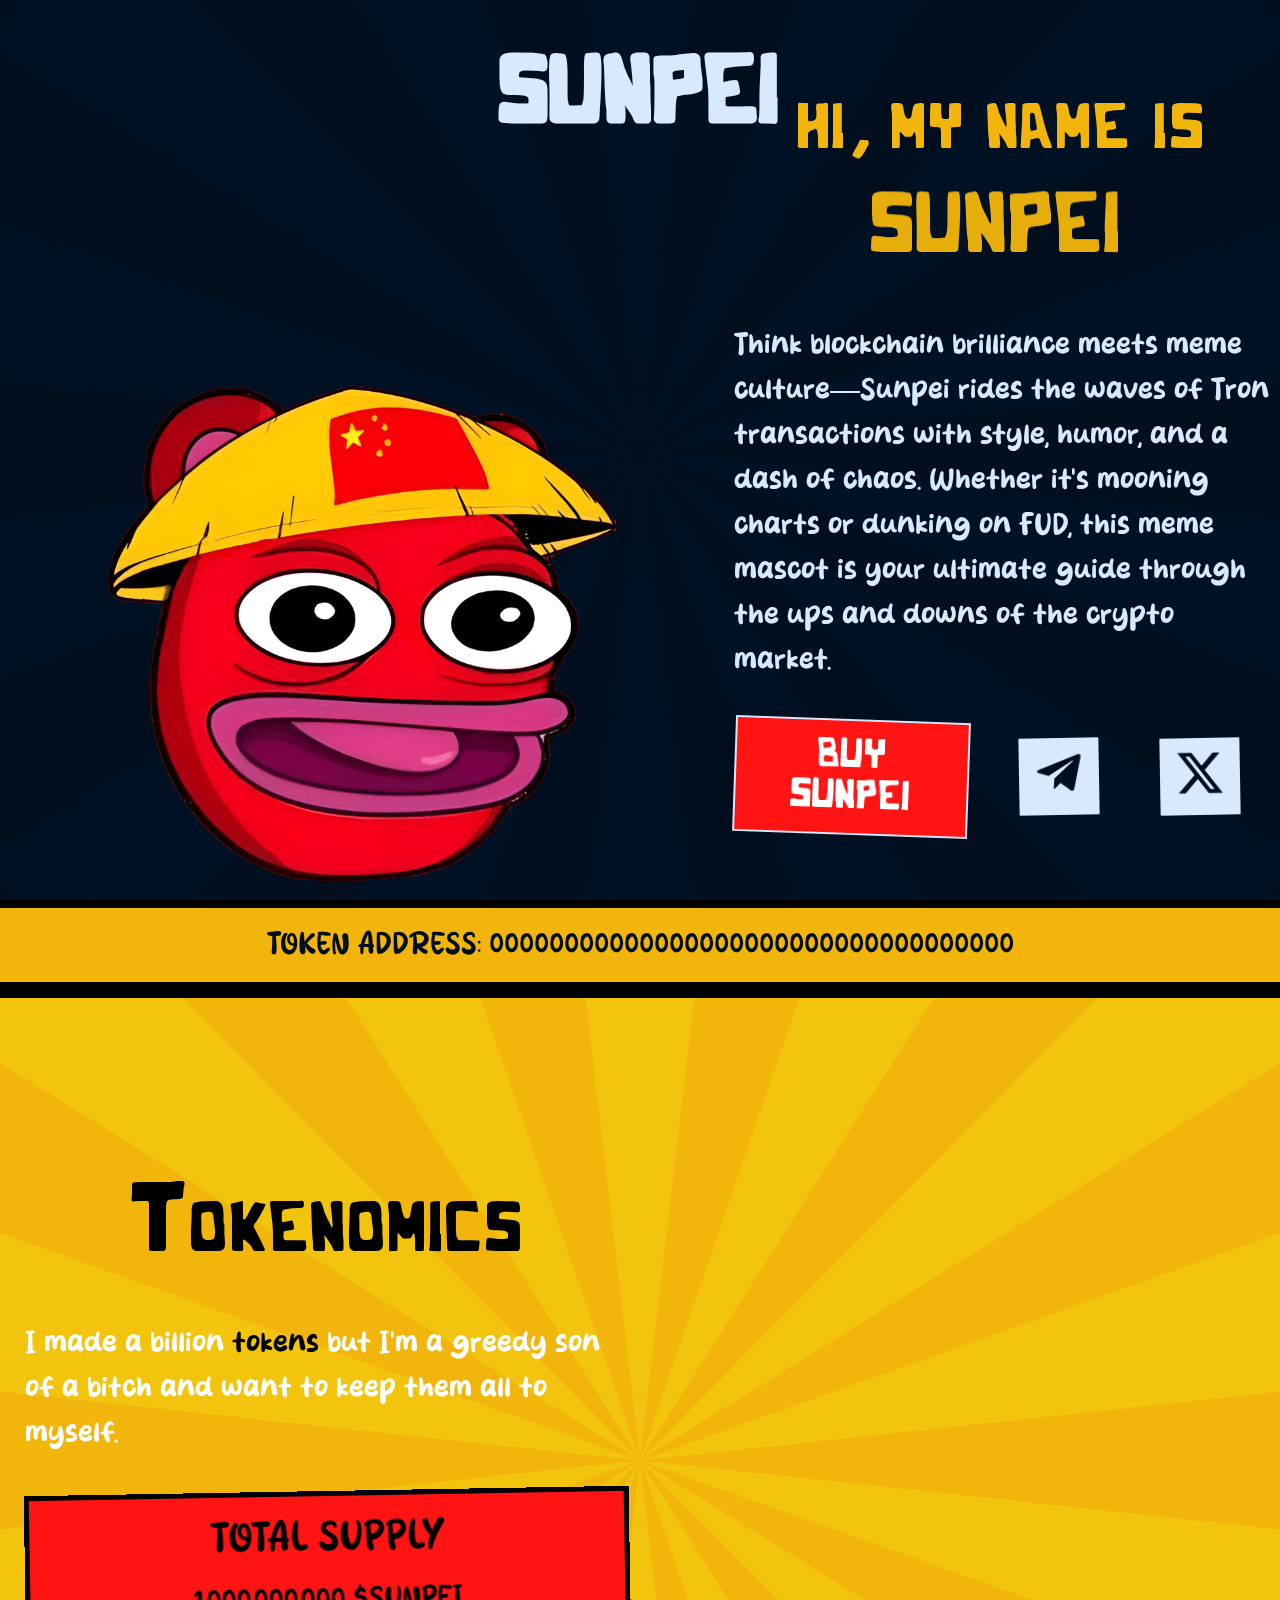
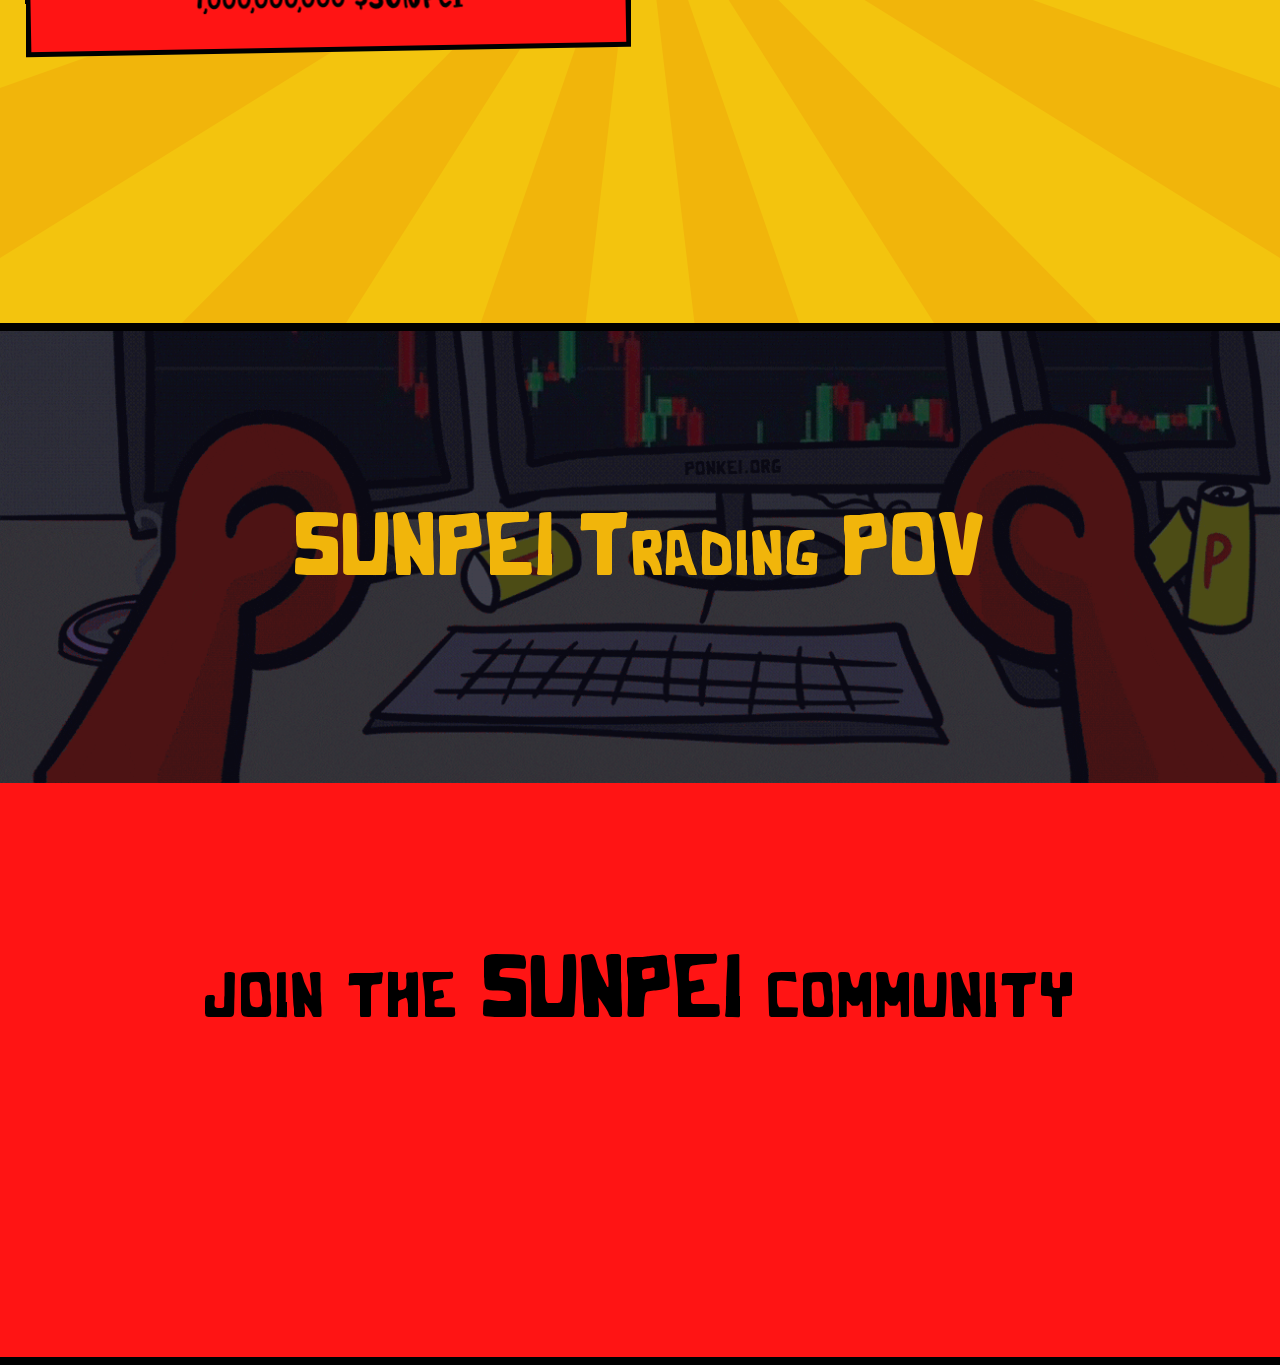
==== index.html @ 3d1c89b6 "Add files via upload" ====
<!doctype html>
<html lang="en-US">

<head>
	<meta charset="UTF-8">
	<meta name="viewport" content="width=device-width, initial-scale=1">
	<link rel="profile" href="https://gmpg.org/xfn/11">
	<title>PONKEI</title>
	<meta name='robots' content='max-image-preview:large' />
	<link rel="alternate" type="application/rss+xml" title="PONKEI &raquo; Feed" href="feed/index.html" />
	<link rel="alternate" type="application/rss+xml" title="PONKEI &raquo; Comments Feed"
		href="comments/feed/index.html" />
	<script>
		window._wpemojiSettings = {
			"baseUrl": "https:\/\/s.w.org\/images\/core\/emoji\/15.0.3\/72x72\/",
			"ext": ".png",
			"svgUrl": "https:\/\/s.w.org\/images\/core\/emoji\/15.0.3\/svg\/",
			"svgExt": ".svg",
			"source": {
				"concatemoji": "https:\/\/www.ponkei.org\/wp-includes\/js\/wp-emoji-release.min.js?ver=6.6.1"
			}
		};
		/*! This file is auto-generated */
		! function (i, n) {
			var o, s, e;

			function c(e) {
				try {
					var t = {
						supportTests: e,
						timestamp: (new Date).valueOf()
					};
					sessionStorage.setItem(o, JSON.stringify(t))
				} catch (e) {}
			}

			function p(e, t, n) {
				e.clearRect(0, 0, e.canvas.width, e.canvas.height), e.fillText(t, 0, 0);
				var t = new Uint32Array(e.getImageData(0, 0, e.canvas.width, e.canvas.height).data),
					r = (e.clearRect(0, 0, e.canvas.width, e.canvas.height), e.fillText(n, 0, 0), new Uint32Array(e
						.getImageData(0, 0, e.canvas.width, e.canvas.height).data));
				return t.every(function (e, t) {
					return e === r[t]
				})
			}

			function u(e, t, n) {
				switch (t) {
					case "flag":
						return n(e, "\ud83c\udff3\ufe0f\u200d\u26a7\ufe0f", "\ud83c\udff3\ufe0f\u200b\u26a7\ufe0f") ? !1 : !n(
							e, "\ud83c\uddfa\ud83c\uddf3", "\ud83c\uddfa\u200b\ud83c\uddf3") && !n(e,
							"\ud83c\udff4\udb40\udc67\udb40\udc62\udb40\udc65\udb40\udc6e\udb40\udc67\udb40\udc7f",
							"\ud83c\udff4\u200b\udb40\udc67\u200b\udb40\udc62\u200b\udb40\udc65\u200b\udb40\udc6e\u200b\udb40\udc67\u200b\udb40\udc7f"
							);
					case "emoji":
						return !n(e, "\ud83d\udc26\u200d\u2b1b", "\ud83d\udc26\u200b\u2b1b")
				}
				return !1
			}

			function f(e, t, n) {
				var r = "undefined" != typeof WorkerGlobalScope && self instanceof WorkerGlobalScope ? new OffscreenCanvas(
						300, 150) : i.createElement("canvas"),
					a = r.getContext("2d", {
						willReadFrequently: !0
					}),
					o = (a.textBaseline = "top", a.font = "600 32px Arial", {});
				return e.forEach(function (e) {
					o[e] = t(a, e, n)
				}), o
			}

			function t(e) {
				var t = i.createElement("script");
				t.src = e, t.defer = !0, i.head.appendChild(t)
			}
			"undefined" != typeof Promise && (o = "wpEmojiSettingsSupports", s = ["flag", "emoji"], n.supports = {
				everything: !0,
				everythingExceptFlag: !0
			}, e = new Promise(function (e) {
				i.addEventListener("DOMContentLoaded", e, {
					once: !0
				})
			}), new Promise(function (t) {
				var n = function () {
					try {
						var e = JSON.parse(sessionStorage.getItem(o));
						if ("object" == typeof e && "number" == typeof e.timestamp && (new Date).valueOf() < e
							.timestamp + 604800 && "object" == typeof e.supportTests) return e.supportTests
					} catch (e) {}
					return null
				}();
				if (!n) {
					if ("undefined" != typeof Worker && "undefined" != typeof OffscreenCanvas && "undefined" !=
						typeof URL && URL.createObjectURL && "undefined" != typeof Blob) try {
						var e = "postMessage(" + f.toString() + "(" + [JSON.stringify(s), u.toString(), p
								.toString()
							].join(",") + "));",
							r = new Blob([e], {
								type: "text/javascript"
							}),
							a = new Worker(URL.createObjectURL(r), {
								name: "wpTestEmojiSupports"
							});
						return void(a.onmessage = function (e) {
							c(n = e.data), a.terminate(), t(n)
						})
					} catch (e) {}
					c(n = f(s, u, p))
				}
				t(n)
			}).then(function (e) {
				for (var t in e) n.supports[t] = e[t], n.supports.everything = n.supports.everything && n
					.supports[t], "flag" !== t && (n.supports.everythingExceptFlag = n.supports
						.everythingExceptFlag && n.supports[t]);
				n.supports.everythingExceptFlag = n.supports.everythingExceptFlag && !n.supports.flag, n
					.DOMReady = !1, n.readyCallback = function () {
						n.DOMReady = !0
					}
			}).then(function () {
				return e
			}).then(function () {
				var e;
				n.supports.everything || (n.readyCallback(), (e = n.source || {}).concatemoji ? t(e.concatemoji) :
					e.wpemoji && e.twemoji && (t(e.twemoji), t(e.wpemoji)))
			}))
		}((window, document), window._wpemojiSettings);
	</script>
	<link rel='stylesheet' id='bdt-uikit-css'
		href='wp-content/plugins/bdthemes-element-pack/assets/css/bdt-uikit.css@ver=3.21.7.css' media='all' />
	<link rel='stylesheet' id='ep-helper-css'
		href='wp-content/plugins/bdthemes-element-pack/assets/css/ep-helper.css@ver=7.12.21.css' media='all' />
	<style id='wp-emoji-styles-inline-css'>
		img.wp-smiley,
		img.emoji {
			display: inline !important;
			border: none !important;
			box-shadow: none !important;
			height: 1em !important;
			width: 1em !important;
			margin: 0 0.07em !important;
			vertical-align: -0.1em !important;
			background: none !important;
			padding: 0 !important;
		}
	</style>
	<style id='classic-theme-styles-inline-css'>
		/*! This file is auto-generated */
		.wp-block-button__link {
			color: #fff;
			background-color: #32373c;
			border-radius: 9999px;
			box-shadow: none;
			text-decoration: none;
			padding: calc(.667em + 2px) calc(1.333em + 2px);
			font-size: 1.125em
		}

		.wp-block-file__button {
			background: #32373c;
			color: #fff;
			text-decoration: none
		}
	</style>
	<style id='global-styles-inline-css'>
		:root {
			--wp--preset--aspect-ratio--square: 1;
			--wp--preset--aspect-ratio--4-3: 4/3;
			--wp--preset--aspect-ratio--3-4: 3/4;
			--wp--preset--aspect-ratio--3-2: 3/2;
			--wp--preset--aspect-ratio--2-3: 2/3;
			--wp--preset--aspect-ratio--16-9: 16/9;
			--wp--preset--aspect-ratio--9-16: 9/16;
			--wp--preset--color--black: #000000;
			--wp--preset--color--cyan-bluish-gray: #abb8c3;
			--wp--preset--color--white: #ffffff;
			--wp--preset--color--pale-pink: #f78da7;
			--wp--preset--color--vivid-red: #cf2e2e;
			--wp--preset--color--luminous-vivid-orange: #ff6900;
			--wp--preset--color--luminous-vivid-amber: #fcb900;
			--wp--preset--color--light-green-cyan: #7bdcb5;
			--wp--preset--color--vivid-green-cyan: #00d084;
			--wp--preset--color--pale-cyan-blue: #8ed1fc;
			--wp--preset--color--vivid-cyan-blue: #0693e3;
			--wp--preset--color--vivid-purple: #9b51e0;
			--wp--preset--gradient--vivid-cyan-blue-to-vivid-purple: linear-gradient(135deg, rgba(6, 147, 227, 1) 0%, rgb(155, 81, 224) 100%);
			--wp--preset--gradient--light-green-cyan-to-vivid-green-cyan: linear-gradient(135deg, rgb(122, 220, 180) 0%, rgb(0, 208, 130) 100%);
			--wp--preset--gradient--luminous-vivid-amber-to-luminous-vivid-orange: linear-gradient(135deg, rgba(252, 185, 0, 1) 0%, rgba(255, 105, 0, 1) 100%);
			--wp--preset--gradient--luminous-vivid-orange-to-vivid-red: linear-gradient(135deg, rgba(255, 105, 0, 1) 0%, rgb(207, 46, 46) 100%);
			--wp--preset--gradient--very-light-gray-to-cyan-bluish-gray: linear-gradient(135deg, rgb(238, 238, 238) 0%, rgb(169, 184, 195) 100%);
			--wp--preset--gradient--cool-to-warm-spectrum: linear-gradient(135deg, rgb(74, 234, 220) 0%, rgb(151, 120, 209) 20%, rgb(207, 42, 186) 40%, rgb(238, 44, 130) 60%, rgb(251, 105, 98) 80%, rgb(254, 248, 76) 100%);
			--wp--preset--gradient--blush-light-purple: linear-gradient(135deg, rgb(255, 206, 236) 0%, rgb(152, 150, 240) 100%);
			--wp--preset--gradient--blush-bordeaux: linear-gradient(135deg, rgb(254, 205, 165) 0%, rgb(254, 45, 45) 50%, rgb(107, 0, 62) 100%);
			--wp--preset--gradient--luminous-dusk: linear-gradient(135deg, rgb(255, 203, 112) 0%, rgb(199, 81, 192) 50%, rgb(65, 88, 208) 100%);
			--wp--preset--gradient--pale-ocean: linear-gradient(135deg, rgb(255, 245, 203) 0%, rgb(182, 227, 212) 50%, rgb(51, 167, 181) 100%);
			--wp--preset--gradient--electric-grass: linear-gradient(135deg, rgb(202, 248, 128) 0%, rgb(113, 206, 126) 100%);
			--wp--preset--gradient--midnight: linear-gradient(135deg, rgb(2, 3, 129) 0%, rgb(40, 116, 252) 100%);
			--wp--preset--font-size--small: 13px;
			--wp--preset--font-size--medium: 20px;
			--wp--preset--font-size--large: 36px;
			--wp--preset--font-size--x-large: 42px;
			--wp--preset--spacing--20: 0.44rem;
			--wp--preset--spacing--30: 0.67rem;
			--wp--preset--spacing--40: 1rem;
			--wp--preset--spacing--50: 1.5rem;
			--wp--preset--spacing--60: 2.25rem;
			--wp--preset--spacing--70: 3.38rem;
			--wp--preset--spacing--80: 5.06rem;
			--wp--preset--shadow--natural: 6px 6px 9px rgba(0, 0, 0, 0.2);
			--wp--preset--shadow--deep: 12px 12px 50px rgba(0, 0, 0, 0.4);
			--wp--preset--shadow--sharp: 6px 6px 0px rgba(0, 0, 0, 0.2);
			--wp--preset--shadow--outlined: 6px 6px 0px -3px rgba(255, 255, 255, 1), 6px 6px rgba(0, 0, 0, 1);
			--wp--preset--shadow--crisp: 6px 6px 0px rgba(0, 0, 0, 1);
		}

		:where(.is-layout-flex) {
			gap: 0.5em;
		}

		:where(.is-layout-grid) {
			gap: 0.5em;
		}

		body .is-layout-flex {
			display: flex;
		}

		.is-layout-flex {
			flex-wrap: wrap;
			align-items: center;
		}

		.is-layout-flex> :is(*, div) {
			margin: 0;
		}

		body .is-layout-grid {
			display: grid;
		}

		.is-layout-grid> :is(*, div) {
			margin: 0;
		}

		:where(.wp-block-columns.is-layout-flex) {
			gap: 2em;
		}

		:where(.wp-block-columns.is-layout-grid) {
			gap: 2em;
		}

		:where(.wp-block-post-template.is-layout-flex) {
			gap: 1.25em;
		}

		:where(.wp-block-post-template.is-layout-grid) {
			gap: 1.25em;
		}

		.has-black-color {
			color: var(--wp--preset--color--black) !important;
		}

		.has-cyan-bluish-gray-color {
			color: var(--wp--preset--color--cyan-bluish-gray) !important;
		}

		.has-white-color {
			color: var(--wp--preset--color--white) !important;
		}

		.has-pale-pink-color {
			color: var(--wp--preset--color--pale-pink) !important;
		}

		.has-vivid-red-color {
			color: var(--wp--preset--color--vivid-red) !important;
		}

		.has-luminous-vivid-orange-color {
			color: var(--wp--preset--color--luminous-vivid-orange) !important;
		}

		.has-luminous-vivid-amber-color {
			color: var(--wp--preset--color--luminous-vivid-amber) !important;
		}

		.has-light-green-cyan-color {
			color: var(--wp--preset--color--light-green-cyan) !important;
		}

		.has-vivid-green-cyan-color {
			color: var(--wp--preset--color--vivid-green-cyan) !important;
		}

		.has-pale-cyan-blue-color {
			color: var(--wp--preset--color--pale-cyan-blue) !important;
		}

		.has-vivid-cyan-blue-color {
			color: var(--wp--preset--color--vivid-cyan-blue) !important;
		}

		.has-vivid-purple-color {
			color: var(--wp--preset--color--vivid-purple) !important;
		}

		.has-black-background-color {
			background-color: var(--wp--preset--color--black) !important;
		}

		.has-cyan-bluish-gray-background-color {
			background-color: var(--wp--preset--color--cyan-bluish-gray) !important;
		}

		.has-white-background-color {
			background-color: var(--wp--preset--color--white) !important;
		}

		.has-pale-pink-background-color {
			background-color: var(--wp--preset--color--pale-pink) !important;
		}

		.has-vivid-red-background-color {
			background-color: var(--wp--preset--color--vivid-red) !important;
		}

		.has-luminous-vivid-orange-background-color {
			background-color: var(--wp--preset--color--luminous-vivid-orange) !important;
		}

		.has-luminous-vivid-amber-background-color {
			background-color: var(--wp--preset--color--luminous-vivid-amber) !important;
		}

		.has-light-green-cyan-background-color {
			background-color: var(--wp--preset--color--light-green-cyan) !important;
		}

		.has-vivid-green-cyan-background-color {
			background-color: var(--wp--preset--color--vivid-green-cyan) !important;
		}

		.has-pale-cyan-blue-background-color {
			background-color: var(--wp--preset--color--pale-cyan-blue) !important;
		}

		.has-vivid-cyan-blue-background-color {
			background-color: var(--wp--preset--color--vivid-cyan-blue) !important;
		}

		.has-vivid-purple-background-color {
			background-color: var(--wp--preset--color--vivid-purple) !important;
		}

		.has-black-border-color {
			border-color: var(--wp--preset--color--black) !important;
		}

		.has-cyan-bluish-gray-border-color {
			border-color: var(--wp--preset--color--cyan-bluish-gray) !important;
		}

		.has-white-border-color {
			border-color: var(--wp--preset--color--white) !important;
		}

		.has-pale-pink-border-color {
			border-color: var(--wp--preset--color--pale-pink) !important;
		}

		.has-vivid-red-border-color {
			border-color: var(--wp--preset--color--vivid-red) !important;
		}

		.has-luminous-vivid-orange-border-color {
			border-color: var(--wp--preset--color--luminous-vivid-orange) !important;
		}

		.has-luminous-vivid-amber-border-color {
			border-color: var(--wp--preset--color--luminous-vivid-amber) !important;
		}

		.has-light-green-cyan-border-color {
			border-color: var(--wp--preset--color--light-green-cyan) !important;
		}

		.has-vivid-green-cyan-border-color {
			border-color: var(--wp--preset--color--vivid-green-cyan) !important;
		}

		.has-pale-cyan-blue-border-color {
			border-color: var(--wp--preset--color--pale-cyan-blue) !important;
		}

		.has-vivid-cyan-blue-border-color {
			border-color: var(--wp--preset--color--vivid-cyan-blue) !important;
		}

		.has-vivid-purple-border-color {
			border-color: var(--wp--preset--color--vivid-purple) !important;
		}

		.has-vivid-cyan-blue-to-vivid-purple-gradient-background {
			background: var(--wp--preset--gradient--vivid-cyan-blue-to-vivid-purple) !important;
		}

		.has-light-green-cyan-to-vivid-green-cyan-gradient-background {
			background: var(--wp--preset--gradient--light-green-cyan-to-vivid-green-cyan) !important;
		}

		.has-luminous-vivid-amber-to-luminous-vivid-orange-gradient-background {
			background: var(--wp--preset--gradient--luminous-vivid-amber-to-luminous-vivid-orange) !important;
		}

		.has-luminous-vivid-orange-to-vivid-red-gradient-background {
			background: var(--wp--preset--gradient--luminous-vivid-orange-to-vivid-red) !important;
		}

		.has-very-light-gray-to-cyan-bluish-gray-gradient-background {
			background: var(--wp--preset--gradient--very-light-gray-to-cyan-bluish-gray) !important;
		}

		.has-cool-to-warm-spectrum-gradient-background {
			background: var(--wp--preset--gradient--cool-to-warm-spectrum) !important;
		}

		.has-blush-light-purple-gradient-background {
			background: var(--wp--preset--gradient--blush-light-purple) !important;
		}

		.has-blush-bordeaux-gradient-background {
			background: var(--wp--preset--gradient--blush-bordeaux) !important;
		}

		.has-luminous-dusk-gradient-background {
			background: var(--wp--preset--gradient--luminous-dusk) !important;
		}

		.has-pale-ocean-gradient-background {
			background: var(--wp--preset--gradient--pale-ocean) !important;
		}

		.has-electric-grass-gradient-background {
			background: var(--wp--preset--gradient--electric-grass) !important;
		}

		.has-midnight-gradient-background {
			background: var(--wp--preset--gradient--midnight) !important;
		}

		.has-small-font-size {
			font-size: var(--wp--preset--font-size--small) !important;
		}

		.has-medium-font-size {
			font-size: var(--wp--preset--font-size--medium) !important;
		}

		.has-large-font-size {
			font-size: var(--wp--preset--font-size--large) !important;
		}

		.has-x-large-font-size {
			font-size: var(--wp--preset--font-size--x-large) !important;
		}

		:where(.wp-block-post-template.is-layout-flex) {
			gap: 1.25em;
		}

		:where(.wp-block-post-template.is-layout-grid) {
			gap: 1.25em;
		}

		:where(.wp-block-columns.is-layout-flex) {
			gap: 2em;
		}

		:where(.wp-block-columns.is-layout-grid) {
			gap: 2em;
		}

		:root :where(.wp-block-pullquote) {
			font-size: 1.5em;
			line-height: 1.6;
		}
	</style>
	<link rel='stylesheet' id='hello-elementor-css' href='wp-content/themes/hello-elementor/style.min.css@ver=3.1.0.css'
		media='all' />
	<link rel='stylesheet' id='hello-elementor-theme-style-css'
		href='wp-content/themes/hello-elementor/theme.min.css@ver=3.1.0.css' media='all' />
	<link rel='stylesheet' id='hello-elementor-header-footer-css'
		href='wp-content/themes/hello-elementor/header-footer.min.css@ver=3.1.0.css' media='all' />
	<link rel='stylesheet' id='elementor-frontend-css'
		href='wp-content/plugins/elementor/assets/css/frontend-lite.min.css@ver=3.23.2.css' media='all' />
	<link rel='stylesheet' id='elementor-post-9-css'
		href='wp-content/uploads/elementor/css/post-9.css@ver=1723661987.css' media='all' />
	<link rel='stylesheet' id='swiper-css'
		href='wp-content/plugins/elementor/assets/lib/swiper/v8/css/swiper.min.css@ver=8.4.5.css' media='all' />
	<link rel='stylesheet' id='elementor-pro-css'
		href='wp-content/plugins/elementor-pro/assets/css/frontend-lite.min.css@ver=3.23.0.css' media='all' />
	<link rel='stylesheet' id='elementor-global-css'
		href='wp-content/uploads/elementor/css/global.css@ver=1723661989.css' media='all' />
	<link rel='stylesheet' id='elementor-post-10-css'
		href='wp-content/uploads/elementor/css/post-10.css@ver=1723662084.css' media='all' />
	<link rel='stylesheet' id='elementor-post-150-css'
		href='wp-content/uploads/elementor/css/post-150.css@ver=1723661989.css' media='all' />
	<link rel='stylesheet' id='elementor-post-155-css'
		href='wp-content/uploads/elementor/css/post-155.css@ver=1723661989.css' media='all' />
	<link rel='stylesheet' id='google-fonts-1-css'
		href='https://fonts.googleapis.com/css?family=Roboto%3A100%2C100italic%2C200%2C200italic%2C300%2C300italic%2C400%2C400italic%2C500%2C500italic%2C600%2C600italic%2C700%2C700italic%2C800%2C800italic%2C900%2C900italic%7CRoboto+Slab%3A100%2C100italic%2C200%2C200italic%2C300%2C300italic%2C400%2C400italic%2C500%2C500italic%2C600%2C600italic%2C700%2C700italic%2C800%2C800italic%2C900%2C900italic&#038;display=swap&#038;ver=6.6.1'
		media='all' />
	<link rel="preconnect" href="https://fonts.gstatic.com/" crossorigin>
	<link rel="https://api.w.org/" href="wp-json/index.html" />
	<link rel="alternate" title="JSON" type="application/json" href="wp-json/wp/v2/pages/10" />
	<link rel="EditURI" type="application/rsd+xml" title="RSD" href="xmlrpc.php@rsd" />
	<meta name="generator" content="WordPress 6.6.1" />
	<link rel="canonical" href="index.html" />
	<link rel='shortlink' href='index.html' />
	<link rel="alternate" title="oEmbed (JSON)" type="application/json+oembed"
		href="wp-json/oembed/1.0/embed@url=https%253A%252F%252Fwww.ponkei.org%252F" />
	<link rel="alternate" title="oEmbed (XML)" type="text/xml+oembed"
		href="wp-json/oembed/1.0/embed@url=https%253A%252F%252Fwww.ponkei.org%252F&amp;format=xml" />
	<meta name="generator"
		content="Elementor 3.23.2; features: e_optimized_css_loading, e_font_icon_svg, additional_custom_breakpoints, e_optimized_control_loading, e_lazyload, e_element_cache; settings: css_print_method-external, google_font-enabled, font_display-swap">
	<style>
		.e-con.e-parent:nth-of-type(n+4):not(.e-lazyloaded):not(.e-no-lazyload),
		.e-con.e-parent:nth-of-type(n+4):not(.e-lazyloaded):not(.e-no-lazyload) * {
			background-image: none !important;
		}

		@media screen and (max-height: 1024px) {

			.e-con.e-parent:nth-of-type(n+3):not(.e-lazyloaded):not(.e-no-lazyload),
			.e-con.e-parent:nth-of-type(n+3):not(.e-lazyloaded):not(.e-no-lazyload) * {
				background-image: none !important;
			}
		}

		@media screen and (max-height: 640px) {

			.e-con.e-parent:nth-of-type(n+2):not(.e-lazyloaded):not(.e-no-lazyload),
			.e-con.e-parent:nth-of-type(n+2):not(.e-lazyloaded):not(.e-no-lazyload) * {
				background-image: none !important;
			}
		}
	</style>
	<link rel="icon" href="wp-content/uploads/2024/07/cropped-Favicon-32x32.png" sizes="32x32" />
	<link rel="icon" href="wp-content/uploads/2024/07/cropped-Favicon-192x192.png" sizes="192x192" />
	<link rel="apple-touch-icon" href="wp-content/uploads/2024/07/cropped-Favicon-180x180.png" />
	<meta name="msapplication-TileImage"
		content="https://www.ponkei.org/wp-content/uploads/2024/07/cropped-Favicon-270x270.png" />
	<style id="wp-custom-css">
		::selection {
			background-color: #000E1E;
			color: #F1B50B;
		}

		::-moz-selection {
			background-color: #000E1E;
			color: #F1B50B;
		}
	</style>
</head>

<body
	class="home page-template-default page page-id-10 wp-custom-logo elementor-default elementor-kit-9 elementor-page elementor-page-10">


	<a class="skip-link screen-reader-text" href="index.html#content">Skip to content</a>

	<div data-elementor-type="header" data-elementor-id="150" class="elementor elementor-150 elementor-location-header"
		data-elementor-settings="{&quot;element_pack_global_tooltip_width&quot;:{&quot;unit&quot;:&quot;px&quot;,&quot;size&quot;:&quot;&quot;,&quot;sizes&quot;:[]},&quot;element_pack_global_tooltip_width_tablet&quot;:{&quot;unit&quot;:&quot;px&quot;,&quot;size&quot;:&quot;&quot;,&quot;sizes&quot;:[]},&quot;element_pack_global_tooltip_width_mobile&quot;:{&quot;unit&quot;:&quot;px&quot;,&quot;size&quot;:&quot;&quot;,&quot;sizes&quot;:[]},&quot;element_pack_global_tooltip_padding&quot;:{&quot;unit&quot;:&quot;px&quot;,&quot;top&quot;:&quot;&quot;,&quot;right&quot;:&quot;&quot;,&quot;bottom&quot;:&quot;&quot;,&quot;left&quot;:&quot;&quot;,&quot;isLinked&quot;:true},&quot;element_pack_global_tooltip_padding_tablet&quot;:{&quot;unit&quot;:&quot;px&quot;,&quot;top&quot;:&quot;&quot;,&quot;right&quot;:&quot;&quot;,&quot;bottom&quot;:&quot;&quot;,&quot;left&quot;:&quot;&quot;,&quot;isLinked&quot;:true},&quot;element_pack_global_tooltip_padding_mobile&quot;:{&quot;unit&quot;:&quot;px&quot;,&quot;top&quot;:&quot;&quot;,&quot;right&quot;:&quot;&quot;,&quot;bottom&quot;:&quot;&quot;,&quot;left&quot;:&quot;&quot;,&quot;isLinked&quot;:true},&quot;element_pack_global_tooltip_border_radius&quot;:{&quot;unit&quot;:&quot;px&quot;,&quot;top&quot;:&quot;&quot;,&quot;right&quot;:&quot;&quot;,&quot;bottom&quot;:&quot;&quot;,&quot;left&quot;:&quot;&quot;,&quot;isLinked&quot;:true},&quot;element_pack_global_tooltip_border_radius_tablet&quot;:{&quot;unit&quot;:&quot;px&quot;,&quot;top&quot;:&quot;&quot;,&quot;right&quot;:&quot;&quot;,&quot;bottom&quot;:&quot;&quot;,&quot;left&quot;:&quot;&quot;,&quot;isLinked&quot;:true},&quot;element_pack_global_tooltip_border_radius_mobile&quot;:{&quot;unit&quot;:&quot;px&quot;,&quot;top&quot;:&quot;&quot;,&quot;right&quot;:&quot;&quot;,&quot;bottom&quot;:&quot;&quot;,&quot;left&quot;:&quot;&quot;,&quot;isLinked&quot;:true}}"
		data-elementor-post-type="elementor_library">
		<div class="elementor-element elementor-element-9671686 e-flex e-con-boxed e-con e-parent" data-id="9671686"
			data-element_type="container" data-settings="{&quot;background_background&quot;:&quot;classic&quot;}">
			<div class="e-con-inner">
				<div class="elementor-element elementor-element-7bb8507 elementor-invisible elementor-widget elementor-widget-heading"
					data-id="7bb8507" data-element_type="widget"
					data-settings="{&quot;_animation&quot;:&quot;bounceIn&quot;}" data-widget_type="heading.default">
					<div class="elementor-widget-container">
						<style>
							/*! elementor - v3.23.0 - 23-07-2024 */
							.elementor-heading-title {
								padding: 0;
								margin: 0;
								line-height: 1
							}

							.elementor-widget-heading .elementor-heading-title[class*=elementor-size-]>a {
								color: inherit;
								font-size: inherit;
								line-height: inherit
							}

							.elementor-widget-heading .elementor-heading-title.elementor-size-small {
								font-size: 15px
							}

							.elementor-widget-heading .elementor-heading-title.elementor-size-medium {
								font-size: 19px
							}

							.elementor-widget-heading .elementor-heading-title.elementor-size-large {
								font-size: 29px
							}

							.elementor-widget-heading .elementor-heading-title.elementor-size-xl {
								font-size: 39px
							}

							.elementor-widget-heading .elementor-heading-title.elementor-size-xxl {
								font-size: 59px
							}
						</style>
						<h2 class="elementor-heading-title elementor-size-default">SUNPEI</h2>
					</div>
				</div>
			</div>
		</div>
	</div>

	<main id="content" class="site-main post-10 page type-page status-publish hentry">


		<div class="page-content">
			<div data-elementor-type="wp-page" data-elementor-id="10" class="elementor elementor-10"
				data-elementor-settings="{&quot;element_pack_global_tooltip_width&quot;:{&quot;unit&quot;:&quot;px&quot;,&quot;size&quot;:&quot;&quot;,&quot;sizes&quot;:[]},&quot;element_pack_global_tooltip_width_tablet&quot;:{&quot;unit&quot;:&quot;px&quot;,&quot;size&quot;:&quot;&quot;,&quot;sizes&quot;:[]},&quot;element_pack_global_tooltip_width_mobile&quot;:{&quot;unit&quot;:&quot;px&quot;,&quot;size&quot;:&quot;&quot;,&quot;sizes&quot;:[]},&quot;element_pack_global_tooltip_padding&quot;:{&quot;unit&quot;:&quot;px&quot;,&quot;top&quot;:&quot;&quot;,&quot;right&quot;:&quot;&quot;,&quot;bottom&quot;:&quot;&quot;,&quot;left&quot;:&quot;&quot;,&quot;isLinked&quot;:true},&quot;element_pack_global_tooltip_padding_tablet&quot;:{&quot;unit&quot;:&quot;px&quot;,&quot;top&quot;:&quot;&quot;,&quot;right&quot;:&quot;&quot;,&quot;bottom&quot;:&quot;&quot;,&quot;left&quot;:&quot;&quot;,&quot;isLinked&quot;:true},&quot;element_pack_global_tooltip_padding_mobile&quot;:{&quot;unit&quot;:&quot;px&quot;,&quot;top&quot;:&quot;&quot;,&quot;right&quot;:&quot;&quot;,&quot;bottom&quot;:&quot;&quot;,&quot;left&quot;:&quot;&quot;,&quot;isLinked&quot;:true},&quot;element_pack_global_tooltip_border_radius&quot;:{&quot;unit&quot;:&quot;px&quot;,&quot;top&quot;:&quot;&quot;,&quot;right&quot;:&quot;&quot;,&quot;bottom&quot;:&quot;&quot;,&quot;left&quot;:&quot;&quot;,&quot;isLinked&quot;:true},&quot;element_pack_global_tooltip_border_radius_tablet&quot;:{&quot;unit&quot;:&quot;px&quot;,&quot;top&quot;:&quot;&quot;,&quot;right&quot;:&quot;&quot;,&quot;bottom&quot;:&quot;&quot;,&quot;left&quot;:&quot;&quot;,&quot;isLinked&quot;:true},&quot;element_pack_global_tooltip_border_radius_mobile&quot;:{&quot;unit&quot;:&quot;px&quot;,&quot;top&quot;:&quot;&quot;,&quot;right&quot;:&quot;&quot;,&quot;bottom&quot;:&quot;&quot;,&quot;left&quot;:&quot;&quot;,&quot;isLinked&quot;:true}}"
				data-elementor-post-type="page">
				<div class="elementor-element elementor-element-bef92cd e-flex e-con-boxed e-con e-parent"
					data-id="bef92cd" data-element_type="container"
					data-settings="{&quot;background_background&quot;:&quot;classic&quot;}">
					<div class="e-con-inner">
						<div class="elementor-element elementor-element-9e03260 e-con-full e-flex e-con e-child"
							data-id="9e03260" data-element_type="container">
							<div class="elementor-element elementor-element-f5ab517 elementor-widget elementor-widget-image"
								data-id="f5ab517" data-element_type="widget" data-widget_type="image.default">
								<div class="elementor-widget-container">
									<style>
										/*! elementor - v3.23.0 - 23-07-2024 */
										.elementor-widget-image {
											text-align: center
										}

										.elementor-widget-image a {
											display: inline-block
										}

										.elementor-widget-image a img[src$=".svg"] {
											width: 48px
										}

										.elementor-widget-image img {
											vertical-align: middle;
											display: inline-block
										}
									</style> <img fetchpriority="high" decoding="async" width="800" height="803"
										src="logo_nobg.png"
										class="attachment-large size-large wp-image-34" alt=""
										srcset="logo_nobg.png 1020w, logo_nobg.png 300w, logo_nobg.png 150w, logo_nobg.png 768w, logo_nobg.png 1187w"
										sizes="(max-width: 800px) 100vw, 800px" />
								</div>
							</div>
						</div>
						<div class="elementor-element elementor-element-048a78d e-con-full e-flex e-con e-child"
							data-id="048a78d" data-element_type="container">
							<div class="elementor-element elementor-element-808cec4 elementor-widget elementor-widget-bdt-animated-heading"
								data-id="808cec4" data-element_type="widget"
								data-widget_type="bdt-animated-heading.default">
								<div class="elementor-widget-container">
									<div id="bdtah-808cec4" class="bdt-heading">
										<h2 class="bdt-heading-tag"><span class="bdt-pre-heading">hi, my name is
											</span> <span id="bdt-ah-808cec4" class="bdt-animated-heading"
												data-settings="{&quot;layout&quot;:&quot;split_text&quot;,&quot;animation_on&quot;:&quot;words&quot;,&quot;anim_perspective&quot;:400,&quot;anim_duration&quot;:0.1,&quot;anim_scale&quot;:0,&quot;anim_rotation_y&quot;:80,&quot;anim_rotation_x&quot;:180,&quot;anim_transform_origin&quot;:&quot;0% 50% -50&quot;,&quot;anim_repeat&quot;:false}">SUNPEI</span>
										</h2>
									</div>
								</div>
							</div>
							<div class="elementor-element elementor-element-0c8f498 elementor-widget elementor-widget-text-editor"
								data-id="0c8f498" data-element_type="widget" data-widget_type="text-editor.default">
								<div class="elementor-widget-container">
									<style>
										/*! elementor - v3.23.0 - 23-07-2024 */
										.elementor-widget-text-editor.elementor-drop-cap-view-stacked .elementor-drop-cap {
											background-color: #69727d;
											color: #fff
										}

										.elementor-widget-text-editor.elementor-drop-cap-view-framed .elementor-drop-cap {
											color: #69727d;
											border: 3px solid;
											background-color: transparent
										}

										.elementor-widget-text-editor:not(.elementor-drop-cap-view-default) .elementor-drop-cap {
											margin-top: 8px
										}

										.elementor-widget-text-editor:not(.elementor-drop-cap-view-default) .elementor-drop-cap-letter {
											width: 1em;
											height: 1em
										}

										.elementor-widget-text-editor .elementor-drop-cap {
											float: left;
											text-align: center;
											line-height: 1;
											font-size: 50px
										}

										.elementor-widget-text-editor .elementor-drop-cap-letter {
											display: inline-block
										}
									</style>
									<p>Think blockchain brilliance meets meme culture—Sunpei rides the waves of Tron 
										transactions with style, humor, and a dash of chaos. Whether it’s mooning 
										charts or dunking on FUD, this meme mascot is your ultimate guide through 
										the ups and downs of the crypto market.</p>
								</div>
							</div>
							<div class="elementor-element elementor-element-7450d15 e-con-full e-flex e-con e-child"
								data-id="7450d15" data-element_type="container">
								<div class="elementor-element elementor-element-9cc869e elementor-tablet-align-justify elementor-widget__width-initial e-transform e-transform elementor-invisible elementor-widget elementor-widget-button"
									data-id="9cc869e" data-element_type="widget"
									data-settings="{&quot;_animation&quot;:&quot;bounceIn&quot;,&quot;_transform_rotateZ_effect&quot;:{&quot;unit&quot;:&quot;px&quot;,&quot;size&quot;:2,&quot;sizes&quot;:[]},&quot;_transform_rotateZ_effect_hover&quot;:{&quot;unit&quot;:&quot;px&quot;,&quot;size&quot;:-5,&quot;sizes&quot;:[]},&quot;_transform_rotateZ_effect_tablet&quot;:{&quot;unit&quot;:&quot;deg&quot;,&quot;size&quot;:&quot;&quot;,&quot;sizes&quot;:[]},&quot;_transform_rotateZ_effect_mobile&quot;:{&quot;unit&quot;:&quot;deg&quot;,&quot;size&quot;:&quot;&quot;,&quot;sizes&quot;:[]},&quot;_transform_rotateZ_effect_hover_tablet&quot;:{&quot;unit&quot;:&quot;deg&quot;,&quot;size&quot;:&quot;&quot;,&quot;sizes&quot;:[]},&quot;_transform_rotateZ_effect_hover_mobile&quot;:{&quot;unit&quot;:&quot;deg&quot;,&quot;size&quot;:&quot;&quot;,&quot;sizes&quot;:[]}}"
									data-widget_type="button.default">
									<div class="elementor-widget-container">
										<div class="elementor-button-wrapper">
											<a class="elementor-button elementor-button-link elementor-size-sm"
												href="index.html#Buy">
												<span class="elementor-button-content-wrapper">
													<span class="elementor-button-text">BUY SUNPEI</span>
												</span>
											</a>
										</div>
									</div>
								</div>
								<div class="elementor-element elementor-element-8be50e5 e-flex e-con-boxed e-con e-child"
									data-id="8be50e5" data-element_type="container">
									<div class="e-con-inner">
										<div class="elementor-element elementor-element-72c5a5b e-transform e-transform elementor-view-default elementor-invisible elementor-widget elementor-widget-icon"
											data-id="72c5a5b" data-element_type="widget"
											data-settings="{&quot;_animation&quot;:&quot;bounceIn&quot;,&quot;_transform_rotateZ_effect&quot;:{&quot;unit&quot;:&quot;px&quot;,&quot;size&quot;:-1,&quot;sizes&quot;:[]},&quot;_transform_rotateZ_effect_hover&quot;:{&quot;unit&quot;:&quot;px&quot;,&quot;size&quot;:3,&quot;sizes&quot;:[]},&quot;_transform_rotateZ_effect_tablet&quot;:{&quot;unit&quot;:&quot;deg&quot;,&quot;size&quot;:&quot;&quot;,&quot;sizes&quot;:[]},&quot;_transform_rotateZ_effect_mobile&quot;:{&quot;unit&quot;:&quot;deg&quot;,&quot;size&quot;:&quot;&quot;,&quot;sizes&quot;:[]},&quot;_transform_rotateZ_effect_hover_tablet&quot;:{&quot;unit&quot;:&quot;deg&quot;,&quot;size&quot;:&quot;&quot;,&quot;sizes&quot;:[]},&quot;_transform_rotateZ_effect_hover_mobile&quot;:{&quot;unit&quot;:&quot;deg&quot;,&quot;size&quot;:&quot;&quot;,&quot;sizes&quot;:[]}}"
											data-widget_type="icon.default">
											<div class="elementor-widget-container">
												<div class="elementor-icon-wrapper">
													<a class="elementor-icon" href="https://t.me/sunpeicoin">
														<svg aria-hidden="true"
															class="e-font-icon-svg e-fab-telegram-plane"
															viewBox="0 0 448 512" xmlns="http://www.w3.org/2000/svg">
															<path
																d="M446.7 98.6l-67.6 318.8c-5.1 22.5-18.4 28.1-37.3 17.5l-103-75.9-49.7 47.8c-5.5 5.5-10.1 10.1-20.7 10.1l7.4-104.9 190.9-172.5c8.3-7.4-1.8-11.5-12.9-4.1L117.8 284 16.2 252.2c-22.1-6.9-22.5-22.1 4.6-32.7L418.2 66.4c18.4-6.9 34.5 4.1 28.5 32.2z">
															</path>
														</svg> </a>
												</div>
											</div>
										</div>
										<div class="elementor-element elementor-element-e70e7d1 e-transform e-transform elementor-view-default elementor-invisible elementor-widget elementor-widget-icon"
											data-id="e70e7d1" data-element_type="widget"
											data-settings="{&quot;_animation&quot;:&quot;bounceIn&quot;,&quot;_transform_rotateZ_effect&quot;:{&quot;unit&quot;:&quot;px&quot;,&quot;size&quot;:-1,&quot;sizes&quot;:[]},&quot;_transform_rotateZ_effect_hover&quot;:{&quot;unit&quot;:&quot;px&quot;,&quot;size&quot;:3,&quot;sizes&quot;:[]},&quot;_transform_rotateZ_effect_tablet&quot;:{&quot;unit&quot;:&quot;deg&quot;,&quot;size&quot;:&quot;&quot;,&quot;sizes&quot;:[]},&quot;_transform_rotateZ_effect_mobile&quot;:{&quot;unit&quot;:&quot;deg&quot;,&quot;size&quot;:&quot;&quot;,&quot;sizes&quot;:[]},&quot;_transform_rotateZ_effect_hover_tablet&quot;:{&quot;unit&quot;:&quot;deg&quot;,&quot;size&quot;:&quot;&quot;,&quot;sizes&quot;:[]},&quot;_transform_rotateZ_effect_hover_mobile&quot;:{&quot;unit&quot;:&quot;deg&quot;,&quot;size&quot;:&quot;&quot;,&quot;sizes&quot;:[]}}"
											data-widget_type="icon.default">
											<div class="elementor-widget-container">
												<div class="elementor-icon-wrapper">
													<a class="elementor-icon" href="https://x.com/SunpeiTron">
														<svg aria-hidden="true" class="e-font-icon-svg e-fab-x-twitter"
															viewBox="0 0 512 512" xmlns="http://www.w3.org/2000/svg">
															<path
																d="M389.2 48h70.6L305.6 224.2 487 464H345L233.7 318.6 106.5 464H35.8L200.7 275.5 26.8 48H172.4L272.9 180.9 389.2 48zM364.4 421.8h39.1L151.1 88h-42L364.4 421.8z">
															</path>
														</svg> </a>
												</div>
											</div>
										</div>
									</div>
								</div>
							</div>
						</div>
					</div>
				</div>
				<div class="elementor-element elementor-element-d20f0f2 e-flex e-con-boxed e-con e-parent"
					data-id="d20f0f2" data-element_type="container"
					data-settings="{&quot;background_background&quot;:&quot;classic&quot;}">
					<div class="e-con-inner">
						<div class="elementor-element elementor-element-a9451f7 elementor-widget elementor-widget-text-editor"
							data-id="a9451f7" data-element_type="widget" data-widget_type="text-editor.default">
							<div class="elementor-widget-container">
								<p>TOKEN ADDRESS: 00000000000000000000000000000000000</p>
							</div>
						</div>
					</div>
				</div>
				
				<div class="elementor-element elementor-element-cd9c312 e-flex e-con-boxed e-con e-parent"
					data-id="cd9c312" data-element_type="container"
					data-settings="{&quot;background_background&quot;:&quot;classic&quot;}">
					<div class="e-con-inner">
						<div class="elementor-element elementor-element-4c4002e e-con-full e-flex e-con e-child"
							data-id="4c4002e" data-element_type="container">
							<div class="elementor-element elementor-element-d5f98aa hue-overlay-image elementor-invisible elementor-widget elementor-widget-image"
								data-id="d5f98aa" data-element_type="widget"
								data-settings="{&quot;sticky&quot;:&quot;top&quot;,&quot;sticky_parent&quot;:&quot;yes&quot;,&quot;_animation&quot;:&quot;bounceIn&quot;,&quot;sticky_on&quot;:[&quot;desktop&quot;,&quot;tablet&quot;,&quot;mobile&quot;],&quot;sticky_offset&quot;:0,&quot;sticky_effects_offset&quot;:0}"
								data-widget_type="image.default">
								<div class="elementor-widget-container">
									<img decoding="async" width="800" height="800"
										src="logo.png"
										class="elementor-animation-buzz attachment-large size-large wp-image-111"
										alt="" /> </div>
							</div>
						</div>
						<div class="elementor-element elementor-element-c7a570b e-con-full e-flex e-con e-child"
							data-id="c7a570b" data-element_type="container">
							<div class="elementor-element elementor-element-756afae elementor-widget elementor-widget-bdt-animated-heading"
								data-id="756afae" data-element_type="widget"
								data-widget_type="bdt-animated-heading.default">
								<div class="elementor-widget-container">
									<div id="bdtah-756afae" class="bdt-heading">
										<h2 class="bdt-heading-tag"><span class="bdt-pre-heading">Tokenomics</span>
											<span id="bdt-ah-756afae" class="bdt-animated-heading"
												data-settings="{&quot;layout&quot;:&quot;split_text&quot;,&quot;animation_on&quot;:&quot;words&quot;,&quot;anim_perspective&quot;:400,&quot;anim_duration&quot;:0.1,&quot;anim_scale&quot;:0,&quot;anim_rotation_y&quot;:80,&quot;anim_rotation_x&quot;:180,&quot;anim_transform_origin&quot;:&quot;0% 50% -50&quot;,&quot;anim_repeat&quot;:false}"></span>
										</h2>
									</div>
								</div>
							</div>
							<div class="elementor-element elementor-element-3088c2c elementor-widget elementor-widget-text-editor"
								data-id="3088c2c" data-element_type="widget" data-widget_type="text-editor.default">
								<div class="elementor-widget-container">
									<p>I made a billion <span style="color: #000000;">tokens</span> but I&#8217;m a
										greedy son of a bitch and want to keep them all to myself.</p>
								</div>
							</div>
							<div class="elementor-element elementor-element-b910b60 e-con-full e-transform e-transform e-flex e-con e-child"
								data-id="b910b60" data-element_type="container"
								data-settings="{&quot;background_background&quot;:&quot;classic&quot;,&quot;_transform_rotateZ_effect&quot;:{&quot;unit&quot;:&quot;px&quot;,&quot;size&quot;:-1,&quot;sizes&quot;:[]},&quot;_transform_rotateZ_effect_hover&quot;:{&quot;unit&quot;:&quot;px&quot;,&quot;size&quot;:3,&quot;sizes&quot;:[]},&quot;_transform_rotateZ_effect_tablet&quot;:{&quot;unit&quot;:&quot;deg&quot;,&quot;size&quot;:&quot;&quot;,&quot;sizes&quot;:[]},&quot;_transform_rotateZ_effect_mobile&quot;:{&quot;unit&quot;:&quot;deg&quot;,&quot;size&quot;:&quot;&quot;,&quot;sizes&quot;:[]},&quot;_transform_rotateZ_effect_hover_tablet&quot;:{&quot;unit&quot;:&quot;deg&quot;,&quot;size&quot;:&quot;&quot;,&quot;sizes&quot;:[]},&quot;_transform_rotateZ_effect_hover_mobile&quot;:{&quot;unit&quot;:&quot;deg&quot;,&quot;size&quot;:&quot;&quot;,&quot;sizes&quot;:[]}}">
								<div class="elementor-element elementor-element-45d8cac elementor-widget elementor-widget-text-editor"
									data-id="45d8cac" data-element_type="widget" data-widget_type="text-editor.default">
									<div class="elementor-widget-container">
										<h1>TOTAL SUPPLY</h1>
										<p>1,000,000,000 $SUNPEI</p>
									</div>
								</div>
							</div>
						</div>
					</div>
				</div>
				<div class="elementor-element elementor-element-6730c9e e-flex e-con-boxed e-con e-parent"
					data-id="6730c9e" data-element_type="container"
					data-settings="{&quot;background_background&quot;:&quot;classic&quot;}">
					<div class="e-con-inner">
						<div class="elementor-element elementor-element-5a32c97 e-flex e-con-boxed e-con e-child"
							data-id="5a32c97" data-element_type="container">
							<div class="e-con-inner">
								<div class="elementor-element elementor-element-a72892a elementor-widget elementor-widget-bdt-animated-heading"
									data-id="a72892a" data-element_type="widget"
									data-widget_type="bdt-animated-heading.default">
									<div class="elementor-widget-container">
										<div id="bdtah-a72892a" class="bdt-heading">
											<h2 class="bdt-heading-tag"><span class="bdt-pre-heading">SUNPEI Trading
													POV</span> <span id="bdt-ah-a72892a" class="bdt-animated-heading"
													data-settings="{&quot;layout&quot;:&quot;split_text&quot;,&quot;animation_on&quot;:&quot;words&quot;,&quot;anim_perspective&quot;:400,&quot;anim_duration&quot;:0.1,&quot;anim_scale&quot;:0,&quot;anim_rotation_y&quot;:80,&quot;anim_rotation_x&quot;:180,&quot;anim_transform_origin&quot;:&quot;0% 50% -50&quot;,&quot;anim_repeat&quot;:false}"></span>
											</h2>
										</div>
									</div>
								</div>
							</div>
						</div>
					</div>
				</div>
				<div class="elementor-element elementor-element-a7a8183 e-flex e-con-boxed e-con e-parent"
					data-id="a7a8183" data-element_type="container" id="Buy"
					data-settings="{&quot;background_background&quot;:&quot;classic&quot;}">
					<div class="e-con-inner">
						<div class="elementor-element elementor-element-d99a90e elementor-widget elementor-widget-bdt-animated-heading"
							data-id="d99a90e" data-element_type="widget"
							data-widget_type="bdt-animated-heading.default">
							<div class="elementor-widget-container">
								<div id="bdtah-d99a90e" class="bdt-heading">
									<h2 class="bdt-heading-tag"><span class="bdt-pre-heading">join the SUNPEI
											community</span> <span id="bdt-ah-d99a90e" class="bdt-animated-heading"
											data-settings="{&quot;layout&quot;:&quot;split_text&quot;,&quot;animation_on&quot;:&quot;words&quot;,&quot;anim_perspective&quot;:400,&quot;anim_duration&quot;:0.1,&quot;anim_scale&quot;:0,&quot;anim_rotation_y&quot;:80,&quot;anim_rotation_x&quot;:180,&quot;anim_transform_origin&quot;:&quot;0% 50% -50&quot;,&quot;anim_repeat&quot;:false}"></span>
									</h2>
								</div>
							</div>
						</div>
						<div class="elementor-element elementor-element-71920c0 e-con-full e-flex e-con e-child"
							data-id="71920c0" data-element_type="container">
							<div class="elementor-element elementor-element-2314a52 e-grid e-con-boxed e-con e-child"
								data-id="2314a52" data-element_type="container">
								<div class="e-con-inner">
									<div class="elementor-element elementor-element-33d6e7a e-transform e-transform elementor-view-default elementor-invisible elementor-widget elementor-widget-icon"
										data-id="33d6e7a" data-element_type="widget"
										data-settings="{&quot;_animation&quot;:&quot;bounceIn&quot;,&quot;_transform_rotateZ_effect&quot;:{&quot;unit&quot;:&quot;px&quot;,&quot;size&quot;:-1,&quot;sizes&quot;:[]},&quot;_transform_rotateZ_effect_hover&quot;:{&quot;unit&quot;:&quot;px&quot;,&quot;size&quot;:3,&quot;sizes&quot;:[]},&quot;_transform_rotateZ_effect_tablet&quot;:{&quot;unit&quot;:&quot;deg&quot;,&quot;size&quot;:&quot;&quot;,&quot;sizes&quot;:[]},&quot;_transform_rotateZ_effect_mobile&quot;:{&quot;unit&quot;:&quot;deg&quot;,&quot;size&quot;:&quot;&quot;,&quot;sizes&quot;:[]},&quot;_transform_rotateZ_effect_hover_tablet&quot;:{&quot;unit&quot;:&quot;deg&quot;,&quot;size&quot;:&quot;&quot;,&quot;sizes&quot;:[]},&quot;_transform_rotateZ_effect_hover_mobile&quot;:{&quot;unit&quot;:&quot;deg&quot;,&quot;size&quot;:&quot;&quot;,&quot;sizes&quot;:[]}}"
										data-widget_type="icon.default">
										<div class="elementor-widget-container">
											<div class="elementor-icon-wrapper">
												<a class="elementor-icon" href="https://t.me/sunpeicoin">
													<svg aria-hidden="true" class="e-font-icon-svg e-fab-telegram-plane"
														viewBox="0 0 448 512" xmlns="http://www.w3.org/2000/svg">
														<path
															d="M446.7 98.6l-67.6 318.8c-5.1 22.5-18.4 28.1-37.3 17.5l-103-75.9-49.7 47.8c-5.5 5.5-10.1 10.1-20.7 10.1l7.4-104.9 190.9-172.5c8.3-7.4-1.8-11.5-12.9-4.1L117.8 284 16.2 252.2c-22.1-6.9-22.5-22.1 4.6-32.7L418.2 66.4c18.4-6.9 34.5 4.1 28.5 32.2z">
														</path>
													</svg> </a>
											</div>
										</div>
									</div>
									<div class="elementor-element elementor-element-5ee56e9 e-transform e-transform elementor-view-default elementor-invisible elementor-widget elementor-widget-icon"
										data-id="5ee56e9" data-element_type="widget"
										data-settings="{&quot;_animation&quot;:&quot;bounceIn&quot;,&quot;_transform_rotateZ_effect&quot;:{&quot;unit&quot;:&quot;px&quot;,&quot;size&quot;:-1,&quot;sizes&quot;:[]},&quot;_transform_rotateZ_effect_hover&quot;:{&quot;unit&quot;:&quot;px&quot;,&quot;size&quot;:3,&quot;sizes&quot;:[]},&quot;_transform_rotateZ_effect_tablet&quot;:{&quot;unit&quot;:&quot;deg&quot;,&quot;size&quot;:&quot;&quot;,&quot;sizes&quot;:[]},&quot;_transform_rotateZ_effect_mobile&quot;:{&quot;unit&quot;:&quot;deg&quot;,&quot;size&quot;:&quot;&quot;,&quot;sizes&quot;:[]},&quot;_transform_rotateZ_effect_hover_tablet&quot;:{&quot;unit&quot;:&quot;deg&quot;,&quot;size&quot;:&quot;&quot;,&quot;sizes&quot;:[]},&quot;_transform_rotateZ_effect_hover_mobile&quot;:{&quot;unit&quot;:&quot;deg&quot;,&quot;size&quot;:&quot;&quot;,&quot;sizes&quot;:[]}}"
										data-widget_type="icon.default">
										<div class="elementor-widget-container">
											<div class="elementor-icon-wrapper">
												<a class="elementor-icon" href="https://x.com/SunpeiTron">
													<svg aria-hidden="true" class="e-font-icon-svg e-fab-x-twitter"
														viewBox="0 0 512 512" xmlns="http://www.w3.org/2000/svg">
														<path
															d="M389.2 48h70.6L305.6 224.2 487 464H345L233.7 318.6 106.5 464H35.8L200.7 275.5 26.8 48H172.4L272.9 180.9 389.2 48zM364.4 421.8h39.1L151.1 88h-42L364.4 421.8z">
														</path>
													</svg> </a>
											</div>
										</div>
									</div>
									<div class="elementor-element elementor-element-fbf13cc e-transform e-transform elementor-view-default elementor-invisible elementor-widget elementor-widget-icon"
										data-id="fbf13cc" data-element_type="widget"
										data-settings="{&quot;_animation&quot;:&quot;bounceIn&quot;,&quot;_transform_rotateZ_effect&quot;:{&quot;unit&quot;:&quot;px&quot;,&quot;size&quot;:-1,&quot;sizes&quot;:[]},&quot;_transform_rotateZ_effect_hover&quot;:{&quot;unit&quot;:&quot;px&quot;,&quot;size&quot;:3,&quot;sizes&quot;:[]},&quot;_transform_rotateZ_effect_tablet&quot;:{&quot;unit&quot;:&quot;deg&quot;,&quot;size&quot;:&quot;&quot;,&quot;sizes&quot;:[]},&quot;_transform_rotateZ_effect_mobile&quot;:{&quot;unit&quot;:&quot;deg&quot;,&quot;size&quot;:&quot;&quot;,&quot;sizes&quot;:[]},&quot;_transform_rotateZ_effect_hover_tablet&quot;:{&quot;unit&quot;:&quot;deg&quot;,&quot;size&quot;:&quot;&quot;,&quot;sizes&quot;:[]},&quot;_transform_rotateZ_effect_hover_mobile&quot;:{&quot;unit&quot;:&quot;deg&quot;,&quot;size&quot;:&quot;&quot;,&quot;sizes&quot;:[]}}"
										data-widget_type="icon.default">
										<div class="elementor-widget-container">
											<div class="elementor-icon-wrapper">
												<a class="elementor-icon"
													href="https://www.dextools.io/">
													<svg xmlns="http://www.w3.org/2000/svg"
														xmlns:xlink="http://www.w3.org/1999/xlink" id="Layer_1" x="0px"
														y="0px" viewBox="0 0 50 50"
														style="enable-background:new 0 0 50 50;" xml:space="preserve">
														<path
															d="M46.6,38.7c-0.1,0.1-1.6,0.9-3.3,1.8l-3.2,1.7l-7.4-3.9c-4.1-2.1-7.4-3.9-7.3-4c0.1-0.1,1.5-0.7,3.1-1.4 c1.6-0.7,3.2-1.4,3.5-1.6c0.5-0.2,0.6-0.2,2.5,0.8c2.6,1.4,5.3,2.8,5.5,2.8c0.1,0,0.2-1.6,0.2-3.6l0-3.7l1.4-0.6 c0.8-0.4,1.9-0.9,2.5-1.1s1.4-0.6,1.8-0.8c0.4-0.2,0.8-0.4,0.9-0.4C46.8,24.7,46.8,38.5,46.6,38.7z M46.5,19.5l-2,0.9 c-1.1,0.5-4.1,1.9-6.7,3c-3,1.3-5.9,2.7-8.8,4c-6.6,3-9.7,4.4-13.7,6.2c-2.1,0.9-3.8,1.7-3.8,1.8c0,0.1,0.1,0.2,0.3,0.2 c0.2,0,0.9,0.5,1.6,0.9c0.7,0.4,1.7,1,2.2,1.2c0.5,0.2,0.9,0.5,0.9,0.6c0,0.1-1.7,0.9-3.8,1.9l-3.8,1.7L6,40.5l-2.8-1.4l0-4.1 c0-3.5,0.1-4.2,0.3-4.3c0.2-0.1,1.7-0.8,7.2-3.3c0.3-0.1,2.7-1.2,5.4-2.4l10.7-4.8c3.2-1.4,7-3.2,8.5-3.9c1.5-0.7,2.8-1.3,2.8-1.3 c0,0-1.2-0.7-2.6-1.5c-1.4-0.8-2.6-1.5-2.6-1.5c0,0,1.7-0.9,3.8-1.8l0,0c2.1-0.9,3.9-1.7,4-1.7c0.1,0,1.4,0.6,2.9,1.4l2.8,1.4l0,4.2 L46.5,19.5z M31.5,8.3l-3,1.3l-1.8-0.9l-1.8-0.9l-1.7,0.9c-0.9,0.5-1.7,0.9-1.9,0.9c-0.2,0-7.4-3.6-7.4-3.8c0,0,2.4-1.4,5.4-2.9 C22.4,1.3,24.9,0,25,0c0.1,0,0.4,0.2,0.8,0.4c0.4,0.2,2.4,1.3,4.5,2.4c4.3,2.3,5.9,3.1,6,3.2C36.4,6.1,35.9,6.3,31.5,8.3z  M24.6,15.7c-0.1,0.1-0.9,0.5-1.9,0.9c-0.9,0.4-2,0.9-2.5,1.1c-0.6,0.3-1.2,0.5-1.8,0.8L17.5,19l-2.1-1.2c-1.2-0.7-2.5-1.4-3.7-2 L10,14.9v7.4l-3.3,1.5c-1.8,0.8-3.3,1.5-3.4,1.5c0,0-0.1-3.2-0.1-7v-7l3.1-1.6l0,0C8,8.7,9.6,8,9.7,8s3.6,1.7,7.7,3.8 C22.8,14.5,24.7,15.6,24.6,15.7z M14.2,44.1c0.1,0,1.6-0.7,3.3-1.5c1.8-0.8,3.3-1.5,3.6-1.6c0.2-0.1,0.8,0.1,2.1,0.8 c2,1,1.7,0.9,3.3,0.2c0.5-0.2,1.1-0.5,1.7-0.7l1.3-0.6l3.5,1.7c1.9,0.9,3.5,1.8,3.5,1.8c0,0-1.5,0.8-3.4,1.7 c-1.9,0.9-4.5,2.2-5.8,2.8L25,50l-5.6-2.8C14.7,44.8,13.4,44.1,14.2,44.1z">
														</path>
													</svg> </a>
											</div>
										</div>
									</div>
									<div class="elementor-element elementor-element-6d2726a e-transform e-transform elementor-view-default elementor-invisible elementor-widget elementor-widget-icon"
										data-id="6d2726a" data-element_type="widget"
										data-settings="{&quot;_animation&quot;:&quot;bounceIn&quot;,&quot;_transform_rotateZ_effect&quot;:{&quot;unit&quot;:&quot;px&quot;,&quot;size&quot;:-1,&quot;sizes&quot;:[]},&quot;_transform_rotateZ_effect_hover&quot;:{&quot;unit&quot;:&quot;px&quot;,&quot;size&quot;:3,&quot;sizes&quot;:[]},&quot;_transform_rotateZ_effect_tablet&quot;:{&quot;unit&quot;:&quot;deg&quot;,&quot;size&quot;:&quot;&quot;,&quot;sizes&quot;:[]},&quot;_transform_rotateZ_effect_mobile&quot;:{&quot;unit&quot;:&quot;deg&quot;,&quot;size&quot;:&quot;&quot;,&quot;sizes&quot;:[]},&quot;_transform_rotateZ_effect_hover_tablet&quot;:{&quot;unit&quot;:&quot;deg&quot;,&quot;size&quot;:&quot;&quot;,&quot;sizes&quot;:[]},&quot;_transform_rotateZ_effect_hover_mobile&quot;:{&quot;unit&quot;:&quot;deg&quot;,&quot;size&quot;:&quot;&quot;,&quot;sizes&quot;:[]}}"
										data-widget_type="icon.default">
										<div class="elementor-widget-container">
											<div class="elementor-icon-wrapper">
												<a class="elementor-icon"
													href="https://dexscreener.com/">
													<svg xmlns="http://www.w3.org/2000/svg"
														xmlns:xlink="http://www.w3.org/1999/xlink"
														id="Layer_2_00000039830120779619496480000010945487767704199859_"
														x="0px" y="0px" viewBox="0 0 27 32"
														style="enable-background:new 0 0 27 32;" xml:space="preserve">
														<g>
															<path
																d="M26.9,25.8L26.9,25.8c-1.3-2.6-2-5.3-2.3-8.2c-0.2-2-0.1-3.9-0.1-5.9c0-0.8,0-1.6-0.2-2.4C24,8.1,23.6,7,23,5.9  c-0.5,0.6-0.9,1.2-1.4,1.7c-0.3,0.3-0.3,0.6-0.2,1c0.8,1.6,0.4,3.3-1,4.3c-0.7,0.5-1.5,0.7-2.4,0.8c-0.1,0-0.3-0.1-0.3,0.2  c0.1,0.5-0.1,1,0.2,1.4c0.2,0.4,0.8,0.5,1.2,0.8c0.3,0.2,0.6,0.3,0.9,0.5c0.5,0.2,0.9,0.5,1.4,0.8c-0.9,0.5-1.8,1-2.7,1.5  c-0.5,0.2-0.8,0.5-1.2,1c-1,1.3-1.6,2.7-2.1,4.2c-0.7,2-1.2,4-1.9,6c-0.1-0.1-0.1-0.2-0.1-0.3c-0.2-0.7-0.4-1.4-0.6-2.1  c-0.6-2.1-1.3-4.2-2.2-6.1c-0.6-1.3-1.5-2.3-2.9-3c-0.7-0.3-1.3-0.7-2-1.1c1-0.6,2-1.2,3-1.7C9,15.3,9.2,15,9.1,14.5  c0-0.2,0-0.3,0-0.5c0.1-0.3,0-0.5-0.4-0.5c-1.6,0-3.1-1-3.5-2.4c-0.3-1-0.1-1.9,0.3-2.8c0.1-0.1,0.2-0.2,0-0.4C5,7.3,4.5,6.6,4,5.9  C3.9,5.9,3.9,6,3.8,6.1c-1,1.8-1.4,3.7-1.4,5.7c0,1.9,0.1,3.7-0.1,5.6c-0.2,3-1,5.8-2.3,8.5c0,0.1-0.2,0.1,0,0.2  c0.2,0,0.3-0.2,0.4-0.3c1-0.8,2-1.5,2.9-2.3c0.2-0.2,0.3-0.2,0.4,0.1C4.5,24.7,5.3,26,6,27.2c0.1,0.2,0.2,0.3,0.4,0.1  c0.8-0.7,1.5-1.4,2.3-2.1C9,24.9,9,25,9.2,25.2c1.3,2.1,2.7,4.3,4,6.4c0.1,0.1,0.1,0.3,0.3,0.4c1.5-2.4,3-4.7,4.4-7.1  c0.8,0.8,1.6,1.5,2.4,2.2c0.4,0.4,0.4,0.4,0.7-0.1c0.8-1.3,1.6-2.5,2.4-3.8c1.2,1,2.4,1.9,3.6,2.9c0-0.1,0-0.1,0-0.1  C26.9,26,26.9,25.9,26.9,25.8z">
															</path>
															<path
																d="M11.4,9.9L11.4,9.9c0.2,0.1,0.3,0,0.5-0.1c1.1-0.7,2.1-0.7,3.2,0c0.2,0.1,0.3,0.1,0.5,0c1.4-0.7,2.7-1.6,3.9-2.6  c1.6-1.3,3-2.7,4-4.5c0.2-0.3,0.4-0.6,0.5-1.1c-0.5,0.6-1.1,1.1-1.7,1.4c-0.6,0.3-0.8,0.2-1.2-0.2c-2.6-2.3-5.7-3.2-9.1-2.7  C9.5,0.5,7.5,1.5,5.9,3C5.6,3.3,5.4,3.3,5.1,3.2C4.4,3,3.9,2.5,3.4,2C3.3,2,3.3,1.8,3.1,1.9c0.1,0.4,0.3,0.7,0.5,1  C5.5,6,8.2,8.2,11.4,9.9z">
															</path>
															<path
																d="M13,22.5c0.2,0.5,0.3,1,0.5,1.5c0.9-2.7,1.6-5.4,4.3-6.9c-0.5-0.3-0.9-0.5-1.3-0.7C16.2,16.3,16,16,16,15.7  c0-0.4,0-0.9,0-1.3c-0.1-1.2-0.5-2.2-1.5-2.9c-0.6-0.5-1.4-0.5-2,0c-0.5,0.4-0.9,0.9-1.1,1.5c-0.4,0.9-0.4,1.8-0.4,2.8  c0,0.3-0.1,0.6-0.4,0.8c-0.4,0.2-0.8,0.5-1.3,0.7c0.6,0.4,1.2,0.8,1.6,1.3h0C11.9,19.7,12.5,21.1,13,22.5z">
															</path>
															<path
																d="M7.2,9.2c-0.4,0.9-0.3,1.6,0.4,2.1c0.8,0.6,2.2,0.7,3.1,0.1C9.4,10.8,8.3,10.1,7.2,9.2z">
															</path>
															<path
																d="M19.2,11.5L19.2,11.5c0.9-0.5,1.1-1.3,0.6-2.3c-1.1,0.8-2.2,1.5-3.5,2.2C17.3,11.9,18.2,12,19.2,11.5z">
															</path>
														</g>
													</svg> </a>
											</div>
										</div>
									</div>
									<div class="elementor-element elementor-element-109c0b1 e-transform e-transform elementor-view-default elementor-invisible elementor-widget elementor-widget-icon"
										data-id="109c0b1" data-element_type="widget"
										data-settings="{&quot;_animation&quot;:&quot;bounceIn&quot;,&quot;_transform_rotateZ_effect&quot;:{&quot;unit&quot;:&quot;px&quot;,&quot;size&quot;:-1,&quot;sizes&quot;:[]},&quot;_transform_rotateZ_effect_hover&quot;:{&quot;unit&quot;:&quot;px&quot;,&quot;size&quot;:3,&quot;sizes&quot;:[]},&quot;_transform_rotateZ_effect_tablet&quot;:{&quot;unit&quot;:&quot;deg&quot;,&quot;size&quot;:&quot;&quot;,&quot;sizes&quot;:[]},&quot;_transform_rotateZ_effect_mobile&quot;:{&quot;unit&quot;:&quot;deg&quot;,&quot;size&quot;:&quot;&quot;,&quot;sizes&quot;:[]},&quot;_transform_rotateZ_effect_hover_tablet&quot;:{&quot;unit&quot;:&quot;deg&quot;,&quot;size&quot;:&quot;&quot;,&quot;sizes&quot;:[]},&quot;_transform_rotateZ_effect_hover_mobile&quot;:{&quot;unit&quot;:&quot;deg&quot;,&quot;size&quot;:&quot;&quot;,&quot;sizes&quot;:[]}}"
										data-widget_type="icon.default">
										<div class="elementor-widget-container">
											<div class="elementor-icon-wrapper">
												<a class="elementor-icon"
													href="https://www.coingecko.com/en/coins/">
													<svg xmlns="http://www.w3.org/2000/svg"
														xmlns:xlink="http://www.w3.org/1999/xlink" id="Layer_1" x="0px"
														y="0px" viewBox="0 0 276 276"
														style="enable-background:new 0 0 276 276;" xml:space="preserve">
														<g>
															<path
																d="M137.4,0C61.2,0.3-0.3,62.4,0,138.6S62.4,276.3,138.6,276S276.3,213.6,276,137.4S213.6-0.3,137.4,0z M210.9,154.7  c4.4-1.8,8.8-3.8,12.9-6.2c-17.7,10.8-38.1,18.3-65.2,18.3c-9.5,0-14.2-6.3-18.9-9.1l0.1-0.2c7.1,4.7,15.2,6.3,23.2,6.5  c8.1,0.3,16.3-0.4,24.3-2C195.4,160.3,203.3,157.9,210.9,154.7z M203,131.3c-0.1-3,2.3-5.4,5.3-5.4s5.4,2.4,5.4,5.3  c0,3-2.4,5.4-5.3,5.4C205.4,136.6,203,134.2,203,131.3z M119.9,131.3c-13.6,0-24.7-11-24.7-24.7c0-13.6,11.1-24.7,24.7-24.7  c13.6,0,24.7,11,24.7,24.7C144.6,120.2,133.6,131.3,119.9,131.3z M159.9,263.8c0.2,0,0.4-0.1,0.6-0.1c0,0,0,0,0-0.1  c-5.3-37.3,27.4-73.9,45.7-92.6c4.1-4.2,10.5-9.9,16.4-16.1c24.2-22.4,29.2-49.2-19.9-62.5c-9.3-2.7-18.9-6.5-28.6-10.3  c-0.6-2.4-2.7-5.5-7.1-9.2c-6.3-5.5-18.3-5.4-28.6-2.9c-11.4-2.7-22.6-3.6-33.4-1c-46.9,12.9-54.7,35.7-56.7,63.2  c-2.5,30.3-3.9,52.6-15.3,78.3c-14.1-20.4-22.4-45.1-22.6-71.8C10,68.2,66.9,10.8,137.4,10.4c70.5-0.3,127.9,56.5,128.2,127  C266,200.7,220.1,253.4,159.9,263.8z M230.8,144c0.6-0.4,1.2-0.9,1.8-1.2C232,143.2,231.4,143.6,230.8,144z">
															</path>
															<ellipse
																transform="matrix(0.7071 -0.7071 0.7071 0.7071 -40.4011 116.0631)"
																cx="119.9" cy="106.8" rx="17.4" ry="17.4"></ellipse>
														</g>
													</svg> </a>
											</div>
										</div>
									</div>
								</div>
							</div>
						</div>
					</div>
				</div>
			</div>


		</div>


	</main>



	<script type='text/javascript'>
		const lazyloadRunObserver = () => {
			const lazyloadBackgrounds = document.querySelectorAll(`.e-con.e-parent:not(.e-lazyloaded)`);
			const lazyloadBackgroundObserver = new IntersectionObserver((entries) => {
				entries.forEach((entry) => {
					if (entry.isIntersecting) {
						let lazyloadBackground = entry.target;
						if (lazyloadBackground) {
							lazyloadBackground.classList.add('e-lazyloaded');
						}
						lazyloadBackgroundObserver.unobserve(entry.target);
					}
				});
			}, {
				rootMargin: '200px 0px 200px 0px'
			});
			lazyloadBackgrounds.forEach((lazyloadBackground) => {
				lazyloadBackgroundObserver.observe(lazyloadBackground);
			});
		};
		const events = [
			'DOMContentLoaded',
			'elementor/lazyload/observe',
		];
		events.forEach((event) => {
			document.addEventListener(event, lazyloadRunObserver);
		});
	</script>
	<link rel='stylesheet' id='e-animations-css'
		href='wp-content/plugins/elementor/assets/lib/animations/animations.min.css@ver=3.23.2.css' media='all' />
	<link rel='stylesheet' id='ep-animated-heading-css'
		href='wp-content/plugins/bdthemes-element-pack/assets/css/ep-animated-heading.css@ver=7.12.21.css'
		media='all' />
	<script src="wp-content/themes/hello-elementor/assets/js/hello-frontend.min.js@ver=3.1.0"
		id="hello-theme-frontend-js"></script>
	<script src="wp-includes/js/jquery/jquery.min.js@ver=3.7.1" id="jquery-core-js"></script>
	<script src="wp-includes/js/jquery/jquery-migrate.min.js@ver=3.4.1" id="jquery-migrate-js"></script>
	<script src="wp-content/plugins/elementor-pro/assets/lib/sticky/jquery.sticky.min.js@ver=3.23.0" id="e-sticky-js">
	</script>
	<script src="wp-content/plugins/bdthemes-element-pack/assets/vendor/js/morphext.min.js@ver=2.4.7" id="morphext-js">
	</script>
	<script src="wp-content/plugins/bdthemes-element-pack/assets/vendor/js/typed.min.js" id="typed-js"></script>
	<script src="wp-content/plugins/bdthemes-element-pack/assets/vendor/js/gsap.min.js@ver=3.12.2" id="gsap-js">
	</script>
	<script src="wp-content/plugins/bdthemes-element-pack/assets/vendor/js/SplitText.min.js@ver=3.9.1"
		id="split-text-js-js"></script>
	<script id="bdt-uikit-js-extra">
		var element_pack_ajax_login_config = {
			"ajaxurl": "https:\/\/www.ponkei.org\/wp-admin\/admin-ajax.php",
			"language": "en",
			"loadingmessage": "Sending user info, please wait...",
			"unknownerror": "Unknown error, make sure access is correct!"
		};
		var ElementPackConfig = {
			"ajaxurl": "https:\/\/www.ponkei.org\/wp-admin\/admin-ajax.php",
			"nonce": "31ed7999c2",
			"data_table": {
				"language": {
					"sLengthMenu": "Show _MENU_ Entries",
					"sInfo": "Showing _START_ to _END_ of _TOTAL_ entries",
					"sSearch": "Search :",
					"sZeroRecords": "No matching records found",
					"oPaginate": {
						"sPrevious": "Previous",
						"sNext": "Next"
					}
				}
			},
			"contact_form": {
				"sending_msg": "Sending message please wait...",
				"captcha_nd": "Invisible captcha not defined!",
				"captcha_nr": "Could not get invisible captcha response!"
			},
			"mailchimp": {
				"subscribing": "Subscribing you please wait..."
			},
			"search": {
				"more_result": "More Results",
				"search_result": "SEARCH RESULT",
				"not_found": "not found"
			},
			"elements_data": {
				"sections": [],
				"columns": [],
				"widgets": []
			}
		};
	</script>
	<script src="wp-content/plugins/bdthemes-element-pack/assets/js/bdt-uikit.min.js@ver=3.21.7" id="bdt-uikit-js">
	</script>
	<script src="wp-content/plugins/elementor/assets/js/webpack.runtime.min.js@ver=3.23.2"
		id="elementor-webpack-runtime-js"></script>
	<script src="wp-content/plugins/elementor/assets/js/frontend-modules.min.js@ver=3.23.2"
		id="elementor-frontend-modules-js"></script>
	<script src="wp-content/plugins/elementor/assets/lib/waypoints/waypoints.min.js@ver=4.0.2"
		id="elementor-waypoints-js"></script>
	<script src="wp-includes/js/jquery/ui/core.min.js@ver=1.13.3" id="jquery-ui-core-js"></script>
	<script id="elementor-frontend-js-before">
		var elementorFrontendConfig = {
			"environmentMode": {
				"edit": false,
				"wpPreview": false,
				"isScriptDebug": false
			},
			"i18n": {
				"shareOnFacebook": "Share on Facebook",
				"shareOnTwitter": "Share on Twitter",
				"pinIt": "Pin it",
				"download": "Download",
				"downloadImage": "Download image",
				"fullscreen": "Fullscreen",
				"zoom": "Zoom",
				"share": "Share",
				"playVideo": "Play Video",
				"previous": "Previous",
				"next": "Next",
				"close": "Close",
				"a11yCarouselWrapperAriaLabel": "Carousel | Horizontal scrolling: Arrow Left & Right",
				"a11yCarouselPrevSlideMessage": "Previous slide",
				"a11yCarouselNextSlideMessage": "Next slide",
				"a11yCarouselFirstSlideMessage": "This is the first slide",
				"a11yCarouselLastSlideMessage": "This is the last slide",
				"a11yCarouselPaginationBulletMessage": "Go to slide"
			},
			"is_rtl": false,
			"breakpoints": {
				"xs": 0,
				"sm": 480,
				"md": 768,
				"lg": 1025,
				"xl": 1440,
				"xxl": 1600
			},
			"responsive": {
				"breakpoints": {
					"mobile": {
						"label": "Mobile Portrait",
						"value": 767,
						"default_value": 767,
						"direction": "max",
						"is_enabled": true
					},
					"mobile_extra": {
						"label": "Mobile Landscape",
						"value": 880,
						"default_value": 880,
						"direction": "max",
						"is_enabled": false
					},
					"tablet": {
						"label": "Tablet Portrait",
						"value": 1024,
						"default_value": 1024,
						"direction": "max",
						"is_enabled": true
					},
					"tablet_extra": {
						"label": "Tablet Landscape",
						"value": 1200,
						"default_value": 1200,
						"direction": "max",
						"is_enabled": false
					},
					"laptop": {
						"label": "Laptop",
						"value": 1366,
						"default_value": 1366,
						"direction": "max",
						"is_enabled": false
					},
					"widescreen": {
						"label": "Widescreen",
						"value": 2400,
						"default_value": 2400,
						"direction": "min",
						"is_enabled": false
					}
				}
			},
			"version": "3.23.2",
			"is_static": false,
			"experimentalFeatures": {
				"e_optimized_css_loading": true,
				"e_font_icon_svg": true,
				"additional_custom_breakpoints": true,
				"container": true,
				"container_grid": true,
				"e_swiper_latest": true,
				"e_nested_atomic_repeaters": true,
				"e_optimized_control_loading": true,
				"e_onboarding": true,
				"theme_builder_v2": true,
				"hello-theme-header-footer": true,
				"home_screen": true,
				"editor_v2": true,
				"ai-layout": true,
				"e_lazyload": true,
				"e_element_cache": true,
				"link-in-bio": true,
				"floating-buttons": true,
				"display-conditions": true,
				"form-submissions": true,
				"taxonomy-filter": true,
				"search": true
			},
			"urls": {
				"assets": "https:\/\/www.ponkei.org\/wp-content\/plugins\/elementor\/assets\/",
				"ajaxurl": "https:\/\/www.ponkei.org\/wp-admin\/admin-ajax.php"
			},
			"nonces": {
				"floatingButtonsClickTracking": "f006e16bc9"
			},
			"swiperClass": "swiper",
			"settings": {
				"page": {
					"element_pack_global_tooltip_width": {
						"unit": "px",
						"size": "",
						"sizes": []
					},
					"element_pack_global_tooltip_width_tablet": {
						"unit": "px",
						"size": "",
						"sizes": []
					},
					"element_pack_global_tooltip_width_mobile": {
						"unit": "px",
						"size": "",
						"sizes": []
					},
					"element_pack_global_tooltip_padding": {
						"unit": "px",
						"top": "",
						"right": "",
						"bottom": "",
						"left": "",
						"isLinked": true
					},
					"element_pack_global_tooltip_padding_tablet": {
						"unit": "px",
						"top": "",
						"right": "",
						"bottom": "",
						"left": "",
						"isLinked": true
					},
					"element_pack_global_tooltip_padding_mobile": {
						"unit": "px",
						"top": "",
						"right": "",
						"bottom": "",
						"left": "",
						"isLinked": true
					},
					"element_pack_global_tooltip_border_radius": {
						"unit": "px",
						"top": "",
						"right": "",
						"bottom": "",
						"left": "",
						"isLinked": true
					},
					"element_pack_global_tooltip_border_radius_tablet": {
						"unit": "px",
						"top": "",
						"right": "",
						"bottom": "",
						"left": "",
						"isLinked": true
					},
					"element_pack_global_tooltip_border_radius_mobile": {
						"unit": "px",
						"top": "",
						"right": "",
						"bottom": "",
						"left": "",
						"isLinked": true
					}
				},
				"editorPreferences": []
			},
			"kit": {
				"body_background_background": "classic",
				"active_breakpoints": ["viewport_mobile", "viewport_tablet"],
				"global_image_lightbox": "yes",
				"lightbox_enable_counter": "yes",
				"lightbox_enable_fullscreen": "yes",
				"lightbox_enable_zoom": "yes",
				"lightbox_enable_share": "yes",
				"lightbox_title_src": "title",
				"lightbox_description_src": "description",
				"hello_header_logo_type": "logo",
				"hello_footer_logo_type": "logo"
			},
			"post": {
				"id": 10,
				"title": "PONKEI",
				"excerpt": "",
				"featuredImage": false
			}
		};
	</script>
	<script src="wp-content/plugins/elementor/assets/js/frontend.min.js@ver=3.23.2" id="elementor-frontend-js"></script>
	<script src="wp-content/plugins/bdthemes-element-pack/assets/js/modules/ep-animated-heading.min.js@ver=7.12.21"
		id="ep-animated-heading-js"></script>
	<script src="wp-content/plugins/bdthemes-element-pack/assets/js/common/helper.min.js@ver=7.12.21"
		id="element-pack-helper-js"></script>
	<script src="wp-content/plugins/elementor-pro/assets/js/webpack-pro.runtime.min.js@ver=3.23.0"
		id="elementor-pro-webpack-runtime-js"></script>
	<script src="wp-includes/js/dist/hooks.min.js@ver=2810c76e705dd1a53b18" id="wp-hooks-js"></script>
	<script src="wp-includes/js/dist/i18n.min.js@ver=5e580eb46a90c2b997e6" id="wp-i18n-js"></script>
	<script id="wp-i18n-js-after">
		wp.i18n.setLocaleData({
			'text direction\u0004ltr': ['ltr']
		});
	</script>
	<script id="elementor-pro-frontend-js-before">
		var ElementorProFrontendConfig = {
			"ajaxurl": "https:\/\/www.ponkei.org\/wp-admin\/admin-ajax.php",
			"nonce": "94d84705a3",
			"urls": {
				"assets": "https:\/\/www.ponkei.org\/wp-content\/plugins\/elementor-pro\/assets\/",
				"rest": "https:\/\/www.ponkei.org\/wp-json\/"
			},
			"shareButtonsNetworks": {
				"facebook": {
					"title": "Facebook",
					"has_counter": true
				},
				"twitter": {
					"title": "Twitter"
				},
				"linkedin": {
					"title": "LinkedIn",
					"has_counter": true
				},
				"pinterest": {
					"title": "Pinterest",
					"has_counter": true
				},
				"reddit": {
					"title": "Reddit",
					"has_counter": true
				},
				"vk": {
					"title": "VK",
					"has_counter": true
				},
				"odnoklassniki": {
					"title": "OK",
					"has_counter": true
				},
				"tumblr": {
					"title": "Tumblr"
				},
				"digg": {
					"title": "Digg"
				},
				"skype": {
					"title": "Skype"
				},
				"stumbleupon": {
					"title": "StumbleUpon",
					"has_counter": true
				},
				"mix": {
					"title": "Mix"
				},
				"telegram": {
					"title": "Telegram"
				},
				"pocket": {
					"title": "Pocket",
					"has_counter": true
				},
				"xing": {
					"title": "XING",
					"has_counter": true
				},
				"whatsapp": {
					"title": "WhatsApp"
				},
				"email": {
					"title": "Email"
				},
				"print": {
					"title": "Print"
				},
				"x-twitter": {
					"title": "X"
				},
				"threads": {
					"title": "Threads"
				}
			},
			"facebook_sdk": {
				"lang": "en_US",
				"app_id": ""
			},
			"lottie": {
				"defaultAnimationUrl": "https:\/\/www.ponkei.org\/wp-content\/plugins\/elementor-pro\/modules\/lottie\/assets\/animations\/default.json"
			}
		};
	</script>
	<script src="wp-content/plugins/elementor-pro/assets/js/frontend.min.js@ver=3.23.0" id="elementor-pro-frontend-js">
	</script>
	<script src="wp-content/plugins/elementor-pro/assets/js/elements-handlers.min.js@ver=3.23.0"
		id="pro-elements-handlers-js"></script>

</body>

</html>
---- wp-content/plugins/bdthemes-element-pack/assets/css/ep-helper.css@ver=7.12.21.css ----
.bdt-particle-container{position:absolute;width:100%;height:100%;top:0;left:0}.bdt-particle-container canvas{display:block;vertical-align:bottom}.bdt-particle-container .particles-js-canvas-el{position:absolute;top:0;transform:scale(1);opacity:1;animation:appear 1.4s 1;animation-fill-mode:forwards}@-webkit-keyframes appear{from{transform:scale(0);opacity:0}to{transform:scale(1);opacity:1}}@keyframes appear{from{transform:scale(0);opacity:0}to{transform:scale(1);opacity:1}}[class*=" elementor-widget-bdt-"] .swiper-pagination-fraction,[class*=" elementor-widget-bdt-"] .swiper-pagination-custom,[class*=" elementor-widget-bdt-"] .swiper-horizontal>.swiper-pagination-bullets,[class*=" elementor-widget-bdt-"] .swiper-pagination-bullets.swiper-pagination-horizontal{bottom:auto}[class*=" elementor-widget-bdt-"] svg.e-font-icon-svg{height:1em;width:1em}.elementor-control.elementor-control-type-heading{margin-top:-1px}.elementor-lightbox .dialog-close-button .ep-icon-close{transition:transform .3s}.elementor-lightbox .dialog-close-button:hover .ep-icon-close{transform:rotate(90deg)}.elementor-lightbox .elementor-swiper-button-next .ep-icon-chevron-right,.elementor-lightbox .elementor-swiper-button-prev .ep-icon-chevron-left{transition:transform .3s}.elementor-lightbox .elementor-swiper-button-prev:hover .ep-icon-chevron-left{transform:scale(1.2)}.elementor-lightbox .elementor-swiper-button-next:hover .ep-icon-chevron-right{transform:scale(1.2)}[class*="elementor-widget-bdt-"] .bdt-slider .swiper-pagination,[class*="elementor-widget-bdt-"] .bdt-dots-container .swiper-pagination,[class*="elementor-widget-bdt-"] .bdt-arrows-dots-container .swiper-pagination{position:relative;display:flex;align-items:var(--ep-swiper-dots-align, center);justify-content:center}[class*="elementor-widget-bdt-"] .bdt-slider .swiper-pagination .swiper-pagination-bullet,[class*="elementor-widget-bdt-"] .bdt-dots-container .swiper-pagination .swiper-pagination-bullet,[class*="elementor-widget-bdt-"] .bdt-arrows-dots-container .swiper-pagination .swiper-pagination-bullet{width:10px;height:10px;outline:none;transition:all .3s ease}[class*="elementor-widget-bdt-"] .bdt-slider .swiper-pagination .swiper-pagination-bullet+.swiper-pagination-bullet,[class*="elementor-widget-bdt-"] .bdt-dots-container .swiper-pagination .swiper-pagination-bullet+.swiper-pagination-bullet,[class*="elementor-widget-bdt-"] .bdt-arrows-dots-container .swiper-pagination .swiper-pagination-bullet+.swiper-pagination-bullet{margin-left:var(--ep-swiper-dots-space-between, 5px);outline:none}[class*="elementor-widget-bdt-"] .bdt-slider .swiper-pagination.swiper-pagination-fraction,[class*="elementor-widget-bdt-"] .bdt-dots-container .swiper-pagination.swiper-pagination-fraction,[class*="elementor-widget-bdt-"] .bdt-arrows-dots-container .swiper-pagination.swiper-pagination-fraction{bottom:auto;z-index:1}[class*="elementor-widget-bdt-"] .bdt-slider .swiper-pagination-bullets,[class*="elementor-widget-bdt-"] .bdt-dots-container .swiper-pagination-bullets,[class*="elementor-widget-bdt-"] .bdt-arrows-dots-container .swiper-pagination-bullets{min-height:var(--ep-swiper-dots-active-height, 10px)}[class*="elementor-widget-bdt-"] .bdt-slider .swiper-pagination-bullets .swiper-pagination-bullet,[class*="elementor-widget-bdt-"] .bdt-dots-container .swiper-pagination-bullets .swiper-pagination-bullet,[class*="elementor-widget-bdt-"] .bdt-arrows-dots-container .swiper-pagination-bullets .swiper-pagination-bullet{position:relative}[class*="elementor-widget-bdt-"] .bdt-slider .swiper-pagination-bullets .swiper-pagination-bullet:after,[class*="elementor-widget-bdt-"] .bdt-dots-container .swiper-pagination-bullets .swiper-pagination-bullet:after,[class*="elementor-widget-bdt-"] .bdt-arrows-dots-container .swiper-pagination-bullets .swiper-pagination-bullet:after{content:'';width:calc(100% + 6px);height:calc(100% + 6px);position:absolute;transform:translate(-50%, -50%);left:50%;top:50%}.bdt-arrows-align-center .bdt-position-center,.bdt-arrows-dots-align-center .bdt-position-center{width:100%}.bdt-arrows-align-center .bdt-navigation-prev,.bdt-arrows-dots-align-center .bdt-navigation-prev{left:0;position:absolute;transform:translateY(-50%)}.bdt-arrows-align-center .bdt-navigation-next,.bdt-arrows-dots-align-center .bdt-navigation-next{right:0;position:absolute;transform:translateY(-50%)}.rtl .bdt-arrows-align-center .bdt-navigation-prev,.rtl .bdt-arrows-dots-align-center .bdt-navigation-prev{right:0;left:inherit}.rtl .bdt-arrows-align-center .bdt-navigation-next,.rtl .bdt-arrows-dots-align-center .bdt-navigation-next{left:0;right:inherit}.bdt-arrows-dots-align-center .bdt-dots-container .swiper-pagination,.bdt-arrows-dots-align-center .bdt-arrows-dots-container .swiper-pagination{position:absolute;width:100% !important}.bdt-navigation-type-progress .swiper-pagination-progress{transform:translateY(15px);height:5px;width:100%}.elementor-section.bdt-sticky{transition:background-color 250ms ease-out,padding 300ms ease-out}.elementor-section.bdt-motion-effect-wrapper{overflow:var(--ep-effect-section-overflow, visible) !important}.elementor-column.bdt-motion-effect-wrapper{overflow:var(--ep-effect-column-overflow, visible) !important}.bdt-motion-effect-yes{transition:transform var(--ep-effect-transition-duration, 300ms) var(--ep-effect-transition-easing, ease-out)}.elementor-widget.bdt-motion-effect-yes{transform:translate(var(--ep-effect-trans-x-normal, 0), var(--ep-effect-trans-y-normal, 0)) rotateX(var(--ep-effect-rotate-x-normal, 0)) rotateY(var(--ep-effect-rotate-y-normal, 0)) rotateZ(var(--ep-effect-rotate-z-normal, 0)) scaleX(var(--ep-effect-scale-x-normal, 1)) scaleY(var(--ep-effect-scale-y-normal, 1)) skewX(var(--ep-effect-skew-x-normal, 0)) skewY(var(--ep-effect-skew-y-normal, 0))}.elementor-widget.bdt-motion-effect-yes:hover,.bdt-motion-effect-wrapper:hover .elementor-widget.bdt-motion-effect-yes{transform:translate(var(--ep-effect-trans-x-hover, var(--ep-effect-trans-x-normal, 0)), var(--ep-effect-trans-y-hover, var(--ep-effect-trans-y-normal, 0))) rotateX(var(--ep-effect-rotate-x-hover, var(--ep-effect-rotate-x-normal, 0))) rotateY(var(--ep-effect-rotate-y-hover, var(--ep-effect-rotate-y-normal, 0))) rotateZ(var(--ep-effect-rotate-z-hover, var(--ep-effect-rotate-z-normal, 0))) scaleX(var(--ep-effect-scale-x-hover, var(--ep-effect-scale-x-normal, 1))) scaleY(var(--ep-effect-scale-y-hover, var(--ep-effect-scale-y-normal, 1))) skewX(var(--ep-effect-skew-x-hover, var(--ep-effect-skew-x-normal, 0))) skewY(var(--ep-effect-skew-y-hover, var(--ep-effect-skew-y-normal, 0)));transition-delay:var(--ep-effect-transition-delay, 0ms)}.elementor-widget.bdt-backdrop-filter-yes>.elementor-widget-container,.e-con-inner>.bdt-backdrop-filter-yes.elementor-element,.e-con-inner.bdt-backdrop-filter-yes .e-container__inner,.elementor-column.bdt-backdrop-filter-yes>.elementor-element-populated{-webkit-backdrop-filter:blur(var(--ep-backdrop-filter-blur, 0)) brightness(var(--ep-backdrop-filter-brightness, 100%)) contrast(var(--ep-backdrop-filter-contrast, 1)) grayscale(var(--ep-backdrop-filter-grayscale, 0)) invert(var(--ep-backdrop-filter-invert, 0)) opacity(var(--ep-backdrop-filter-opacity, 1)) sepia(var(--ep-backdrop-filter-sepia, 0)) saturate(var(--ep-backdrop-filter-saturate, 1)) hue-rotate(var(--ep-backdrop-filter-hue-rotate, 0));backdrop-filter:blur(var(--ep-backdrop-filter-blur, 0)) brightness(var(--ep-backdrop-filter-brightness, 100%)) contrast(var(--ep-backdrop-filter-contrast, 1)) grayscale(var(--ep-backdrop-filter-grayscale, 0)) invert(var(--ep-backdrop-filter-invert, 0)) opacity(var(--ep-backdrop-filter-opacity, 1)) sepia(var(--ep-backdrop-filter-sepia, 0)) saturate(var(--ep-backdrop-filter-saturate, 1)) hue-rotate(var(--ep-backdrop-filter-hue-rotate, 0))}[class*="elementor-widget-bdt-"] .bdt-slider .swiper-pagination-bullets-dynamic,[class*="elementor-widget-bdt-"] .bdt-arrows-dots-container .swiper-pagination-bullets-dynamic,[class*="elementor-widget-bdt-"] .bdt-dots-container .swiper-pagination-bullets-dynamic{overflow:hidden;font-size:0;width:100% !important;left:0 !important;transform:translateX(0) !important}[class*="elementor-widget-bdt-"] .bdt-slider .swiper-pagination-bullets-dynamic .swiper-pagination-bullet,[class*="elementor-widget-bdt-"] .bdt-arrows-dots-container .swiper-pagination-bullets-dynamic .swiper-pagination-bullet,[class*="elementor-widget-bdt-"] .bdt-dots-container .swiper-pagination-bullets-dynamic .swiper-pagination-bullet{transform:scale(.33);position:relative}[class*="elementor-widget-bdt-"] .bdt-slider .swiper-pagination-bullets-dynamic .swiper-pagination-bullet-active,[class*="elementor-widget-bdt-"] .bdt-arrows-dots-container .swiper-pagination-bullets-dynamic .swiper-pagination-bullet-active,[class*="elementor-widget-bdt-"] .bdt-dots-container .swiper-pagination-bullets-dynamic .swiper-pagination-bullet-active{transform:scale(1)}[class*="elementor-widget-bdt-"] .bdt-slider .swiper-pagination-bullets-dynamic .swiper-pagination-bullet-active-main,[class*="elementor-widget-bdt-"] .bdt-arrows-dots-container .swiper-pagination-bullets-dynamic .swiper-pagination-bullet-active-main,[class*="elementor-widget-bdt-"] .bdt-dots-container .swiper-pagination-bullets-dynamic .swiper-pagination-bullet-active-main{transform:scale(1)}[class*="elementor-widget-bdt-"] .bdt-slider .swiper-pagination-bullets-dynamic .swiper-pagination-bullet-active-prev,[class*="elementor-widget-bdt-"] .bdt-arrows-dots-container .swiper-pagination-bullets-dynamic .swiper-pagination-bullet-active-prev,[class*="elementor-widget-bdt-"] .bdt-dots-container .swiper-pagination-bullets-dynamic .swiper-pagination-bullet-active-prev{transform:scale(.66)}[class*="elementor-widget-bdt-"] .bdt-slider .swiper-pagination-bullets-dynamic .swiper-pagination-bullet-active-prev-prev,[class*="elementor-widget-bdt-"] .bdt-arrows-dots-container .swiper-pagination-bullets-dynamic .swiper-pagination-bullet-active-prev-prev,[class*="elementor-widget-bdt-"] .bdt-dots-container .swiper-pagination-bullets-dynamic .swiper-pagination-bullet-active-prev-prev{transform:scale(.33)}[class*="elementor-widget-bdt-"] .bdt-slider .swiper-pagination-bullets-dynamic .swiper-pagination-bullet-active-next,[class*="elementor-widget-bdt-"] .bdt-arrows-dots-container .swiper-pagination-bullets-dynamic .swiper-pagination-bullet-active-next,[class*="elementor-widget-bdt-"] .bdt-dots-container .swiper-pagination-bullets-dynamic .swiper-pagination-bullet-active-next{transform:scale(.66)}[class*="elementor-widget-bdt-"] .bdt-slider .swiper-pagination-bullets-dynamic .swiper-pagination-bullet-active-next-next,[class*="elementor-widget-bdt-"] .bdt-arrows-dots-container .swiper-pagination-bullets-dynamic .swiper-pagination-bullet-active-next-next,[class*="elementor-widget-bdt-"] .bdt-dots-container .swiper-pagination-bullets-dynamic .swiper-pagination-bullet-active-next-next{transform:scale(.33)}[class*="elementor-widget-bdt-"] .bdt-arrows-container{-webkit-transform:translate(var(--ep-swiper-carousel-arrows-ncx, 0), var(--ep-swiper-carousel-arrows-ncy, 40));transform:translate(var(--ep-swiper-carousel-arrows-ncx, 0), var(--ep-swiper-carousel-arrows-ncy, 40))}[class*="elementor-widget-bdt-"] .bdt-dots-container{-webkit-transform:translate(var(--ep-swiper-carousel-dots-nnx, 0), var(--ep-swiper-carousel-dots-nny, 30));transform:translate(var(--ep-swiper-carousel-dots-nnx, 0), var(--ep-swiper-carousel-dots-nny, 30))}[class*="elementor-widget-bdt-"] .bdt-arrows-dots-container{-webkit-transform:translate(var(--ep-swiper-carousel-both-ncx, 0), var(--ep-swiper-carousel-both-ncy, 40));transform:translate(var(--ep-swiper-carousel-both-ncx, 0), var(--ep-swiper-carousel-both-ncy, 40))}[class*="elementor-widget-bdt-"] .bdt-arrows-fraction-container{-webkit-transform:translate(var(--ep-swiper-carousel-arrows-fraction-ncx, 0), var(--ep-swiper-carousel-arrows-fraction-ncy, 40));transform:translate(var(--ep-swiper-carousel-arrows-fraction-ncx, 0), var(--ep-swiper-carousel-arrows-fraction-ncy, 40))}[class*="elementor-widget-bdt-"] .bdt-position-center-left .bdt-arrows-container,[class*="elementor-widget-bdt-"] .bdt-position-center-right .bdt-arrows-container{-webkit-transform:translate(var(--ep-swiper-carousel-arrows-ncx, 0), var(--ep-swiper-carousel-arrows-ncy, 0)) rotate(90deg);transform:translate(var(--ep-swiper-carousel-arrows-ncx, 0), var(--ep-swiper-carousel-arrows-ncy, 0)) rotate(90deg)}[class*="elementor-widget-bdt-"] .bdt-position-center-left .bdt-dots-container,[class*="elementor-widget-bdt-"] .bdt-position-center-right .bdt-dots-container{-webkit-transform:translate(var(--ep-swiper-carousel-dots-nnx, 0), var(--ep-swiper-carousel-dots-nny, 0)) rotate(90deg);transform:translate(var(--ep-swiper-carousel-dots-nnx, 0), var(--ep-swiper-carousel-dots-nny, 0)) rotate(90deg)}[class*="elementor-widget-bdt-"] .bdt-position-center-left .bdt-arrows-dots-container,[class*="elementor-widget-bdt-"] .bdt-position-center-right .bdt-arrows-dots-container{-webkit-transform:translate(var(--ep-swiper-carousel-both-ncx, 0), var(--ep-swiper-carousel-both-ncy, 0)) rotate(90deg);transform:translate(var(--ep-swiper-carousel-both-ncx, 0), var(--ep-swiper-carousel-both-ncy, 0)) rotate(90deg)}[class*="elementor-widget-bdt-"] .bdt-position-center-left .bdt-arrows-fraction-container,[class*="elementor-widget-bdt-"] .bdt-position-center-right .bdt-arrows-fraction-container{-webkit-transform:translate(var(--ep-swiper-carousel-arrows-fraction-ncx, 0), var(--ep-swiper-carousel-arrows-fraction-ncy, 0)) rotate(90deg);transform:translate(var(--ep-swiper-carousel-arrows-fraction-ncx, 0), var(--ep-swiper-carousel-arrows-fraction-ncy, 0)) rotate(90deg)}[class*="elementor-widget-bdt-"] .swiper-coverflow,[class*="elementor-widget-bdt-"] .swiper-container-coverflow{padding-top:15px}[class*="elementor-widget-bdt-"] .swiper-coverflow .swiper-slide,[class*="elementor-widget-bdt-"] .swiper-container-coverflow .swiper-slide{transition-property:transform, border, background}[class*="elementor-widget-bdt-"] .swiper-horizontal>.swiper-pagination-progress,[class*="elementor-widget-bdt-"] .swiper-container-horizontal>.swiper-pagination-progress{top:auto;bottom:0}@media (min-width:768px) and (max-width:1023px){.bdt-tablet{display:none}}@media (min-width:1024px){.bdt-desktop{display:none}}@media (max-width:767px){.bdt-mobile{display:none}}[class*="bdt-"] *,[class*="bdt-"] *::before,[class*="bdt-"] *::after{box-sizing:border-box}.bdt-advanced-divider>img{display:none}.bdt-reveal-effects-yes .elementor-widget-container>*:not([class*="block-revealer"]){opacity:0}.bdt-ep-button{font-size:14px;color:#666;font-weight:700;display:inline-block !important}.bdt-ep-button.bdt-ep-button-size-xs{padding:5px 10px;font-size:10px;font-weight:400}.bdt-ep-button.bdt-ep-button-size-sm{padding:10px 20px;font-size:12px}.bdt-ep-button.bdt-ep-button-size-md{padding:15px 30px}.bdt-ep-button.bdt-ep-button-size-lg{padding:20px 30px;font-size:16px}.bdt-ep-button.bdt-ep-button-size-xl{padding:25px 30px;font-size:18px}.elementor-align-center .bdt-ep-button{width:auto}.elementor-align-right .bdt-ep-button{width:auto}.elementor-align-left .bdt-ep-button{width:auto}.elementor-align-justify .bdt-ep-button{width:100%}@media (max-width:1024px){.elementor-tablet-align-center .bdt-ep-button{width:auto}.elementor-tablet-align-right .bdt-ep-button{width:auto}.elementor-tablet-align-left .bdt-ep-button{width:auto}.elementor-tablet-align-justify .bdt-ep-button{width:100%}}@media (max-width:767px){.elementor-mobile-align-center .bdt-ep-button{width:auto}.elementor-mobile-align-right .bdt-ep-button{width:auto}.elementor-mobile-align-left .bdt-ep-button{width:auto}.elementor-mobile-align-justify .bdt-ep-button{width:100%}}.bdt-ep-shadow-mode-yes .bdt-ep-carousel .swiper-carousel,.bdt-ep-shadow-mode-yes .bdt-custom-carousel .swiper-carousel,.bdt-ep-shadow-mode-yes .bdt-wc-carousel .swiper-carousel,.bdt-ep-shadow-mode-yes .bdt-testimonial-carousel .swiper-carousel,.bdt-ep-shadow-mode-yes .bdt-event-carousel-skin-fable .swiper-carousel,.bdt-ep-shadow-mode-yes .bdt-event-carousel .swiper-carousel,.bdt-ep-shadow-mode-yes .bdt-portfolio-carousel .swiper-carousel,.bdt-ep-shadow-mode-yes .bdt-panel-slider .swiper-carousel,.bdt-ep-shadow-mode-yes .bdt-learnpress-carousel .swiper-carousel,.bdt-ep-shadow-mode-yes .ep-edd-product-review-carousel .swiper-carousel,.bdt-ep-shadow-mode-yes .bdt-tutor-lms-course-carousel .swiper-carousel{padding:10px;margin:0 -10px}.bdt-show-hidden-item--yes .swiper-carousel{overflow:visible}[class*="elementor-widget-bdt-"] .swiper-pagination-fraction,[class*="elementor-widget-bdt-"] .swiper-pagination-custom,[class*="elementor-widget-bdt-"] .swiper-horizontal .swiper-pagination-bullets,[class*="elementor-widget-bdt-"] .swiper-horizontal+.swiper-pagination-bullets,[class*="elementor-widget-bdt-"] .swiper-container-horizontal .swiper-pagination-bullets,[class*="elementor-widget-bdt-"] .swiper-container-horizontal+.swiper-pagination-bullets{bottom:-50px;width:100%}[class*="elementor-widget-bdt-"] .swiper-pagination-fraction .swiper-pagination-bullet,[class*="elementor-widget-bdt-"] .swiper-pagination-custom .swiper-pagination-bullet,[class*="elementor-widget-bdt-"] .swiper-horizontal .swiper-pagination-bullets .swiper-pagination-bullet,[class*="elementor-widget-bdt-"] .swiper-horizontal+.swiper-pagination-bullets .swiper-pagination-bullet,[class*="elementor-widget-bdt-"] .swiper-container-horizontal .swiper-pagination-bullets .swiper-pagination-bullet,[class*="elementor-widget-bdt-"] .swiper-container-horizontal+.swiper-pagination-bullets .swiper-pagination-bullet{width:10px;height:10px;margin:0 5px}.bdt-navigation-type-arrows-fraction .swiper-pagination{position:initial}.bdt-arrows-fraction-container .bdt-navigation-prev,.bdt-arrows-dots-container .bdt-navigation-prev,.bdt-arrows-container .bdt-navigation-prev,.bdt-arrows-fraction-container .bdt-navigation-next,.bdt-arrows-dots-container .bdt-navigation-next,.bdt-arrows-container .bdt-navigation-next{transition:all .3s ease}.bdt-arrows-fraction-container .bdt-navigation-prev i,.bdt-arrows-dots-container .bdt-navigation-prev i,.bdt-arrows-container .bdt-navigation-prev i,.bdt-arrows-fraction-container .bdt-navigation-next i,.bdt-arrows-dots-container .bdt-navigation-next i,.bdt-arrows-container .bdt-navigation-next i{display:inline-flex;transition:all .3s ease}.rtl .bdt-arrows-container,.rtl .bdt-arrows-fraction-container,.rtl .bdt-arrows-dots-container{direction:rtl}.rtl .bdt-arrows-container .swiper-pagination,.rtl .bdt-arrows-fraction-container .swiper-pagination,.rtl .bdt-arrows-dots-container .swiper-pagination{direction:ltr}.rtl .bdt-news-ticker-controls{display:flex;flex-direction:row-reverse}.bdt-pagination-dot-dot{display:flex;align-items:center;justify-content:center}.bdt-pagination-dot-dot span{line-height:1px;height:13px;color:#bbb !important}.elementor-widget-container .bdt-subnav{margin-bottom:10px;margin-top:0;color:#999}.elementor-widget-container .bdt-subnav *{font-size:13px;font-weight:400}.elementor-widget-container .bdt-subnav span{color:inherit}.elementor-widget-container .bdt-subnav span span{display:inline-block}.elementor-widget-container .bdt-subnav span a{display:inline-block;transition:color .5s cubic-bezier(.4, .7, .04, .88)}.elementor-widget-container .bdt-subnav span a:hover{color:#666}.elementor-widget-container .bdt-subnav span a+a{margin-right:5px;color:#999}.elementor-widget-container .bdt-subnav span:after{content:'';height:4px;width:4px;border-radius:50%;background:#adb5bd;margin-right:-10px;margin-left:10px;display:inline-block;line-height:4px;vertical-align:middle}.elementor-widget-container .bdt-subnav span:last-child::after{content:none}.bdt-button-icon-align-left{float:left}.bdt-button-icon-align-right{float:right}.bdt-flex-align-left{order:-1}.bdt-flex-align-right{order:99}.bdt-masonry-grid .bdt-gallery-item{float:left;height:auto}.bdt-masonry-grid .bdt-gallery-item .bdt-gallery-thumbnail img{height:auto}[class*="elementor-widget-bdt-"] .bdt-navigation-next,[class*="elementor-widget-bdt-"] .bdt-navigation-prev{cursor:pointer}[class*="elementor-widget-bdt-"] .swiper-carousel .elementor-lightbox-content-source{display:none}[class*="elementor-widget-bdt-"] .swiper-slide{border-style:solid;border-width:0;overflow:hidden}[class*="elementor-widget-bdt-"] .swiper-horizontal+.swiper-pagination-progressbar,[class*="elementor-widget-bdt-"] .swiper-vertical+.swiper-pagination-progressbar.swiper-pagination-progressbar-opposite,[class*="elementor-widget-bdt-"] .swiper-container-horizontal+.swiper-pagination-progressbar,[class*="elementor-widget-bdt-"] .swiper-container-vertical+.swiper-pagination-progressbar.swiper-pagination-progressbar-opposite{width:100%;height:4px}[class*="elementor-widget-bdt-"] .swiper-horizontal+.swiper-pagination-progressbar,[class*="elementor-widget-bdt-"] .swiper-vertical+.swiper-pagination-progressbar.swiper-pagination-progressbar-opposite{width:100%;height:4px}[class*="elementor-widget-bdt-"] .swiper-pagination-progressbar{background:rgba(0,0,0,0.25);position:absolute}[class*="elementor-widget-bdt-"] .swiper-pagination-progressbar .swiper-pagination-progressbar-fill{background:#007aff;position:absolute;left:0;top:0;width:100%;height:100%;transform:scale(0);transform-origin:left top}.bdt-animated-slow>span{animation-duration:2s}.bdt-animated-fast>span{animation-duration:.75s}.bdt-scrollnav-fixed-yes .elementor-widget-container{margin:0 !important;padding:0 !important;border:none !important}.bdt-scrollnav-fixed-yes .bdt-scrollnav{position:fixed !important}.bdt-scrollnav-fixed-yes .bdt-scrollnav [class*="bdt-navbar"]{margin:30px}.bdt-comment-container .fb_iframe_widget,.bdt-comment-container .fb_iframe_widget span,.bdt-comment-container .fb_iframe_widget iframe{width:100% !important}.bdt-ep-grid-filters-wrapper{margin-bottom:30px}.bdt-ep-grid-filters-wrapper ul li{cursor:pointer;-webkit-transition:all .25s ease-in-out;transition:all .25s ease-in-out}.bdt-ep-grid-filters-wrapper .bdt-ep-grid-filters{padding:0;margin:0}.bdt-ep-grid-filters-wrapper .bdt-ep-grid-filters .bdt-ep-grid-filter{display:inline-block;font-weight:700;border-bottom:2px solid transparent}.bdt-ep-grid-filters-wrapper .bdt-ep-grid-filters .bdt-ep-grid-filter.bdt-active{border-bottom-color:#444}.bdt-ep-grid-filters-wrapper .bdt-ep-grid-filters .bdt-ep-grid-filter:not(:first-child){margin-left:calc(30px / 2)}.bdt-ep-grid-filters-wrapper .bdt-ep-grid-filters .bdt-ep-grid-filter:not(:last-child){margin-right:calc(30px / 2)}.bdt-ep-grid-filters-wrapper .bdt-ep-grid-filters .bdt-ep-grid-filter .bdt-dropdown ul li.bdt-ep-grid-filter{margin:0}@media (min-width:1024px){.bdt-ep-grid-filter-container{transition:height .5s ease-out}}.bdt-document-viewer iframe{border:none}iframe[data-src]:not(.lazy-loaded),.bdt-lazy-loading{background:rgba(152,152,152,0.07);background-image:url('../images/loading.svg');background-repeat:no-repeat;background-position:center}.bdt-dummy-loader{height:250px;background:rgba(152,152,152,0.05);background-repeat:no-repeat;background-position:center;animation-name:dummy-loader-animation;animation-duration:1s;animation-iteration-count:infinite;animation-timing-function:ease-in}@keyframes dummy-loader-animation{0%{background:rgba(152,152,152,0.05)}50%{background:rgba(152,152,152,0.2)}100%{background:rgba(152,152,152,0.05)}}.bdt-modal-link{cursor:pointer}.bdt-modal-link *{cursor:pointer}.bdt-ep-shadow-mode-yes .elementor-widget-container:before,.bdt-ep-shadow-mode-yes .elementor-widget-container:after{content:'';position:absolute;width:20%;height:100%;top:0;z-index:2 !important;pointer-events:none}.bdt-ep-shadow-mode-yes .elementor-widget-container:before{background:linear-gradient(to right, #fff 5%, rgba(255,255,255,0) 100%);left:-10px}.bdt-ep-shadow-mode-yes .elementor-widget-container:after{background:linear-gradient(to right, rgba(255,255,255,0) 0%, #fff 95%);right:-10px}@media (max-width:767px){.bdt-ep-shadow-mode-yes .elementor-widget-container:before,.bdt-ep-shadow-mode-yes .elementor-widget-container:after{content:none}}.elementor-widget-bdt-easy-digital-download .edd_downloads_list .edd_download{margin:0;padding:0}@keyframes attentionAnimation{0%{left:0}1%{left:-3px}2%{left:5px}3%{left:-8px}4%{left:8px}5%{left:-5px}6%{left:3px}7%{left:0}}.bdt-ep-attention-button{animation-name:attentionAnimation;animation-duration:5s;animation-iteration-count:infinite;animation-timing-function:ease-in;position:relative}.elementor-widget-wrap [data-tilt]{transition:box-shadow 400ms cubic-bezier(.25, .9, .58, 1)}.elementor-widget-wrap [data-tilt]:hover{box-shadow:0 20px 50px -10px rgba(0,0,0,0.45),0 50px 90px 0 rgba(51,51,51,0.15)}.bdt-post-grid-tab dl{margin:0;opacity:0;transition:opacity 450ms cubic-bezier(.3, .91, .58, 1)}.bdt-post-grid-tab .gridtab[class*="gridtab--"]{opacity:1}.bdt-hide-recaptcha-badge-yes .grecaptcha-badge{display:none}.elementor-widget-bdt-testimonial-slider .bdt-rating-item,.elementor-widget-bdt-testimonial-carousel .bdt-rating-item,.elementor-widget-bdt-testimonial-grid .bdt-rating-item{color:#e7e7e7}.elementor-widget-bdt-testimonial-slider .bdt-rating-1 .bdt-rating-item:nth-child(1),.elementor-widget-bdt-testimonial-carousel .bdt-rating-1 .bdt-rating-item:nth-child(1),.elementor-widget-bdt-testimonial-grid .bdt-rating-1 .bdt-rating-item:nth-child(1),.elementor-widget-bdt-testimonial-slider .bdt-rating-2 .bdt-rating-item:nth-child(-n+2),.elementor-widget-bdt-testimonial-carousel .bdt-rating-2 .bdt-rating-item:nth-child(-n+2),.elementor-widget-bdt-testimonial-grid .bdt-rating-2 .bdt-rating-item:nth-child(-n+2),.elementor-widget-bdt-testimonial-slider .bdt-rating-3 .bdt-rating-item:nth-child(-n+3),.elementor-widget-bdt-testimonial-carousel .bdt-rating-3 .bdt-rating-item:nth-child(-n+3),.elementor-widget-bdt-testimonial-grid .bdt-rating-3 .bdt-rating-item:nth-child(-n+3),.elementor-widget-bdt-testimonial-slider .bdt-rating-4 .bdt-rating-item:nth-child(-n+4),.elementor-widget-bdt-testimonial-carousel .bdt-rating-4 .bdt-rating-item:nth-child(-n+4),.elementor-widget-bdt-testimonial-grid .bdt-rating-4 .bdt-rating-item:nth-child(-n+4),.elementor-widget-bdt-testimonial-slider .bdt-rating-5 .bdt-rating-item:nth-child(-n+5),.elementor-widget-bdt-testimonial-carousel .bdt-rating-5 .bdt-rating-item:nth-child(-n+5),.elementor-widget-bdt-testimonial-grid .bdt-rating-5 .bdt-rating-item:nth-child(-n+5){color:#FFCC00}.elementor-widget-container .bdt-rating .bdt-rating-item{font-size:14px;margin-right:2px}.elementor-widget-container .bdt-review-platform{position:absolute;bottom:0;right:0;padding:6px;background:#fff;font-size:13px;transition:all .3s ease}.elementor-widget-container .bdt-review-platform i{height:1em;width:1em}.elementor-widget-container .bdt-review-google .bdt-platform-icon,.elementor-widget-container .bdt-review-google .bdt-rating-1 .bdt-rating-item:nth-child(1),.elementor-widget-container .bdt-review-google .bdt-rating-2 .bdt-rating-item:nth-child(-n+2),.elementor-widget-container .bdt-review-google .bdt-rating-3 .bdt-rating-item:nth-child(-n+3),.elementor-widget-container .bdt-review-google .bdt-rating-4 .bdt-rating-item:nth-child(-n+4),.elementor-widget-container .bdt-review-google .bdt-rating-5 .bdt-rating-item:nth-child(-n+5){color:#4285f4}.elementor-widget-container .bdt-review-facebook .bdt-platform-icon,.elementor-widget-container .bdt-review-facebook .bdt-rating-1 .bdt-rating-item:nth-child(1),.elementor-widget-container .bdt-review-facebook .bdt-rating-2 .bdt-rating-item:nth-child(-n+2),.elementor-widget-container .bdt-review-facebook .bdt-rating-3 .bdt-rating-item:nth-child(-n+3),.elementor-widget-container .bdt-review-facebook .bdt-rating-4 .bdt-rating-item:nth-child(-n+4),.elementor-widget-container .bdt-review-facebook .bdt-rating-5 .bdt-rating-item:nth-child(-n+5){color:#3c5b9b}.elementor-widget-container .bdt-review-yelp .bdt-platform-icon,.elementor-widget-container .bdt-review-yelp .bdt-rating-1 .bdt-rating-item:nth-child(1),.elementor-widget-container .bdt-review-yelp .bdt-rating-2 .bdt-rating-item:nth-child(-n+2),.elementor-widget-container .bdt-review-yelp .bdt-rating-3 .bdt-rating-item:nth-child(-n+3),.elementor-widget-container .bdt-review-yelp .bdt-rating-4 .bdt-rating-item:nth-child(-n+4),.elementor-widget-container .bdt-review-yelp .bdt-rating-5 .bdt-rating-item:nth-child(-n+5){color:#d80027}.elementor-widget-container .bdt-review-g2 .bdt-platform-icon,.elementor-widget-container .bdt-review-g2 .bdt-rating-1 .bdt-rating-item:nth-child(1),.elementor-widget-container .bdt-review-g2 .bdt-rating-2 .bdt-rating-item:nth-child(-n+2),.elementor-widget-container .bdt-review-g2 .bdt-rating-3 .bdt-rating-item:nth-child(-n+3),.elementor-widget-container .bdt-review-g2 .bdt-rating-4 .bdt-rating-item:nth-child(-n+4),.elementor-widget-container .bdt-review-g2 .bdt-rating-5 .bdt-rating-item:nth-child(-n+5){color:#ff492c}.elementor-widget-container .bdt-review-trustpilot .bdt-platform-icon,.elementor-widget-container .bdt-review-trustpilot .bdt-rating-1 .bdt-rating-item:nth-child(1),.elementor-widget-container .bdt-review-trustpilot .bdt-rating-2 .bdt-rating-item:nth-child(-n+2),.elementor-widget-container .bdt-review-trustpilot .bdt-rating-3 .bdt-rating-item:nth-child(-n+3),.elementor-widget-container .bdt-review-trustpilot .bdt-rating-4 .bdt-rating-item:nth-child(-n+4),.elementor-widget-container .bdt-review-trustpilot .bdt-rating-5 .bdt-rating-item:nth-child(-n+5){color:#04da8d}.elementor-widget-container .bdt-review-trustradius .bdt-platform-icon,.elementor-widget-container .bdt-review-trustradius .bdt-rating-1 .bdt-rating-item:nth-child(1),.elementor-widget-container .bdt-review-trustradius .bdt-rating-2 .bdt-rating-item:nth-child(-n+2),.elementor-widget-container .bdt-review-trustradius .bdt-rating-3 .bdt-rating-item:nth-child(-n+3),.elementor-widget-container .bdt-review-trustradius .bdt-rating-4 .bdt-rating-item:nth-child(-n+4),.elementor-widget-container .bdt-review-trustradius .bdt-rating-5 .bdt-rating-item:nth-child(-n+5){color:#1e50e5}.elementor-widget-container .bdt-review-tripadvisor .bdt-platform-icon,.elementor-widget-container .bdt-review-tripadvisor .bdt-rating-1 .bdt-rating-item:nth-child(1),.elementor-widget-container .bdt-review-tripadvisor .bdt-rating-2 .bdt-rating-item:nth-child(-n+2),.elementor-widget-container .bdt-review-tripadvisor .bdt-rating-3 .bdt-rating-item:nth-child(-n+3),.elementor-widget-container .bdt-review-tripadvisor .bdt-rating-4 .bdt-rating-item:nth-child(-n+4),.elementor-widget-container .bdt-review-tripadvisor .bdt-rating-5 .bdt-rating-item:nth-child(-n+5){color:#34e0a1}.elementor-widget-container .bdt-review-foursquare .bdt-platform-icon,.elementor-widget-container .bdt-review-foursquare .bdt-rating-1 .bdt-rating-item:nth-child(1),.elementor-widget-container .bdt-review-foursquare .bdt-rating-2 .bdt-rating-item:nth-child(-n+2),.elementor-widget-container .bdt-review-foursquare .bdt-rating-3 .bdt-rating-item:nth-child(-n+3),.elementor-widget-container .bdt-review-foursquare .bdt-rating-4 .bdt-rating-item:nth-child(-n+4),.elementor-widget-container .bdt-review-foursquare .bdt-rating-5 .bdt-rating-item:nth-child(-n+5){color:#de3160}.elementor-widget-container .bdt-review-glassdoor .bdt-platform-icon,.elementor-widget-container .bdt-review-glassdoor .bdt-rating-1 .bdt-rating-item:nth-child(1),.elementor-widget-container .bdt-review-glassdoor .bdt-rating-2 .bdt-rating-item:nth-child(-n+2),.elementor-widget-container .bdt-review-glassdoor .bdt-rating-3 .bdt-rating-item:nth-child(-n+3),.elementor-widget-container .bdt-review-glassdoor .bdt-rating-4 .bdt-rating-item:nth-child(-n+4),.elementor-widget-container .bdt-review-glassdoor .bdt-rating-5 .bdt-rating-item:nth-child(-n+5){color:#0CAA41}.elementor-widget-container .bdt-review-capterra .bdt-platform-icon,.elementor-widget-container .bdt-review-capterra .bdt-rating-1 .bdt-rating-item:nth-child(1),.elementor-widget-container .bdt-review-capterra .bdt-rating-2 .bdt-rating-item:nth-child(-n+2),.elementor-widget-container .bdt-review-capterra .bdt-rating-3 .bdt-rating-item:nth-child(-n+3),.elementor-widget-container .bdt-review-capterra .bdt-rating-4 .bdt-rating-item:nth-child(-n+4),.elementor-widget-container .bdt-review-capterra .bdt-rating-5 .bdt-rating-item:nth-child(-n+5){color:#044d80}.elementor-button svg{width:1.2em}.ep-pagination .bdt-pagination{margin:20px 0}.ep-pagination .bdt-pagination li{list-style-type:none;padding-left:5px}.ep-pagination .bdt-pagination li:hover a,.ep-pagination .bdt-pagination li.bdt-active a{color:#fff;background:#1e87f0}.ep-pagination .bdt-pagination li a{font-size:12px;padding:5px 25px;background:#ffffff;color:#1e87f0;border-radius:3px}.ep-pagination .bdt-pagination li:nth-child(1){padding-left:0 !important}.bdt-honeycombs:not(.honeycombs-loaded){opacity:0}.bdt-background-overlay-yes>.elementor-widget-container:before{content:"";position:absolute;top:0;left:0;z-index:-1;width:calc(100% - var(--ep-overlay-margin-right, 0px) - var(--ep-overlay-margin-left, 0px));height:calc(100% - var(--ep-overlay-margin-top, 0px) - var(--ep-overlay-margin-bottom, 0px));margin:var(--ep-overlay-margin-top, 0) var(--ep-overlay-margin-right, 0) var(--ep-overlay-margin-bottom, 0) var(--ep-overlay-margin-left, 0);pointer-events:none}.bdt-background-overlay-yes.bdt-bg-o-t-zoom>.elementor-widget-container:before{transform:scale(0);opacity:0;transition:transform 300ms, opacity 300ms}.bdt-background-overlay-yes.bdt-bg-o-t-zoom>.elementor-widget-container:hover:before{transform:scale(1);opacity:1}.bdt-background-overlay-yes.bdt-bg-o-t-rotate>.elementor-widget-container:before{transform:scale(0) rotate(-30deg);opacity:0;transition:transform 300ms, opacity 300ms}.bdt-background-overlay-yes.bdt-bg-o-t-rotate>.elementor-widget-container:hover:before{transform:scale(1) rotate(0deg);opacity:1}.bdt-mini-cart-button-icon svg{width:18px}.bdt-svg-image img{width:auto}.bdt-portfolio-gallery.bdt-portfolio-gallery-skin-janes .bdt-gallery-item .bdt-portfolio-inner .bdt-portfolio-desc{transform:rotateY(-90deg)}.epsc-clipboard .epsc-copy-btn{opacity:0;cursor:pointer}.epsc-clipboard:hover .epsc-copy-btn{opacity:1}.epsc-rating .epsc-rating-item{color:#e7e7e7}.epsc-rating .epsc-rating-item i{display:inline-flex;font-family:'element-pack' !important;speak:never;font-style:normal;font-weight:normal;font-variant:normal;text-transform:none;line-height:1;-webkit-font-smoothing:antialiased;-moz-osx-font-smoothing:grayscale;position:relative}.epsc-rating .epsc-rating-item i:before{content:'\ece0'}.epsc-rating[class*=" epsc-rating-0"] .epsc-rating-item:nth-child(1) i:after,.epsc-rating[class*=" epsc-rating-1"] .epsc-rating-item:nth-child(-n+1) i:after,.epsc-rating[class*=" epsc-rating-2"] .epsc-rating-item:nth-child(-n+2) i:after,.epsc-rating[class*=" epsc-rating-3"] .epsc-rating-item:nth-child(-n+3) i:after,.epsc-rating[class*=" epsc-rating-4"] .epsc-rating-item:nth-child(-n+4) i:after,.epsc-rating[class*=" epsc-rating-5"] .epsc-rating-item:nth-child(-n+5) i:after{position:absolute;content:'\e95b';color:#FFCC00}.epsc-rating.epsc-rating-0-5 .epsc-rating-item:nth-child(1) i:after,.epsc-rating.epsc-rating-1-5 .epsc-rating-item:nth-child(2) i:after,.epsc-rating.epsc-rating-2-5 .epsc-rating-item:nth-child(3) i:after,.epsc-rating.epsc-rating-3-5 .epsc-rating-item:nth-child(4) i:after,.epsc-rating.epsc-rating-4-5 .epsc-rating-item:nth-child(5) i:after{content:'\e95d';color:#FFCC00;position:absolute}.bdt-floating-effect-infinite--yes .elementor-widget-container>*{animation:fe-infinite-rotate var(--bdt-floating-effect-rotate-duration, 2000ms) linear infinite;animation-delay:var(--bdt-floating-effect-rotate-delay, 0)}@keyframes fe-infinite-rotate{0%{transform:rotate(0deg)}100%{transform:rotate(360deg)}}.tippy-box .tippy-content .bdt-title{display:block;font-weight:700;margin-bottom:5px;font-size:1.1em}@keyframes ep-grid-layer-animation-top-to-bottom{from{min-height:0vh}to{min-height:100vh}}.bdt-mouse-disabled{cursor:not-allowed}.bdt-modal .bdt-modal-dialog button.bdt-close{width:auto}.bdt-lightbox .bdt-lightbox-button{transition:all .3s ease}.bdt-lightbox .bdt-lightbox-button svg{width:1em}.bdt-ep-grid-filter a{color:#798184}.bdt-realistic-image-shadow{position:relative;overflow:inherit !important}.elementor-widget-image .bdt-realistic-image-shadow img{display:block}.bdt-realistic-image-shadow img:nth-child(1){position:relative}.bdt-realistic-image-shadow img:nth-last-child(1){position:absolute;z-index:-1;left:0;top:0;filter:blur(20px);transform:scaleX(.9) translateY(0);transition:filter .3s ease-out,opacity .3s ease-out,transform .3s ease-out}.bdt-realistic-image-shadow:not(.bdt-hover) img:nth-last-child(1){filter:blur(20px);opacity:.8;transform:scaleX(.9) translateY(20px)}.bdt-realistic-image-shadow.bdt-hover img:nth-child(1){transition:transform .3s ease-out}.bdt-realistic-image-shadow.bdt-hover:hover img:nth-child(1){transform:translateY(-15px)}.bdt-realistic-image-shadow.bdt-hover img:nth-last-child(1){height:100%;width:100%;opacity:0}.bdt-realistic-image-shadow.bdt-hover:hover img:nth-last-child(1){opacity:.8;transform:scaleX(.9) translateY(15px)}.data-changed .price-int{background:#1e87f0;color:#fff;padding:2px 12px;border-radius:5px}.bdt-image-mask{position:relative}.bdt-image-mask:before{content:'';background-position:center center;background-repeat:no-repeat;background-size:contain;position:absolute;height:100%;width:100%;top:0;left:0;right:0;bottom:0;z-index:1}.bdt-scroll-effect-yes .elementor-heading-title,.bdt-scroll-effect-yes .bdt-heading-tag span,.bdt-scroll-effect-yes .bdt-ep-advanced-heading-main-title-inner{position:relative;display:inline;-webkit-text-fill-color:rgba(0,0,0,0.1);-webkit-background-clip:text;background-repeat:no-repeat;background-image:linear-gradient(var(--bdt-adh-text-bg, #000), var(--bdt-adh-text-bg, #000));background-size:0% 100%}@media (min-width:768px){.elementor-position-right .bdt-ep-advanced-counter,.elementor-position-left .bdt-ep-advanced-counter{display:flex}}
---- wp-content/themes/hello-elementor/style.min.css@ver=3.1.0.css ----
html{line-height:1.15;-webkit-text-size-adjust:100%}*,:after,:before{box-sizing:border-box}body{margin:0;font-family:-apple-system,BlinkMacSystemFont,Segoe UI,Roboto,Helvetica Neue,Arial,Noto Sans,sans-serif,Apple Color Emoji,Segoe UI Emoji,Segoe UI Symbol,Noto Color Emoji;font-size:1rem;font-weight:400;line-height:1.5;color:#333;background-color:#fff;-webkit-font-smoothing:antialiased;-moz-osx-font-smoothing:grayscale}h1,h2,h3,h4,h5,h6{margin-block-start:.5rem;margin-block-end:1rem;font-family:inherit;font-weight:500;line-height:1.2;color:inherit}h1{font-size:2.5rem}h2{font-size:2rem}h3{font-size:1.75rem}h4{font-size:1.5rem}h5{font-size:1.25rem}h6{font-size:1rem}p{margin-block-start:0;margin-block-end:.9rem}hr{box-sizing:content-box;height:0;overflow:visible}pre{font-family:monospace,monospace;font-size:1em;white-space:pre-wrap}a{background-color:transparent;text-decoration:none;color:#c36}a:active,a:hover{color:#336}a:not([href]):not([tabindex]),a:not([href]):not([tabindex]):focus,a:not([href]):not([tabindex]):hover{color:inherit;text-decoration:none}a:not([href]):not([tabindex]):focus{outline:0}abbr[title]{border-block-end:none;-webkit-text-decoration:underline dotted;text-decoration:underline dotted}b,strong{font-weight:bolder}code,kbd,samp{font-family:monospace,monospace;font-size:1em}small{font-size:80%}sub,sup{font-size:75%;line-height:0;position:relative;vertical-align:baseline}sub{bottom:-.25em}sup{top:-.5em}img{border-style:none;height:auto;max-width:100%}details{display:block}summary{display:list-item}figcaption{font-size:16px;color:#333;line-height:1.4;font-style:italic;font-weight:400}[hidden],template{display:none}@media print{*,:after,:before{background:transparent!important;color:#000!important;box-shadow:none!important;text-shadow:none!important}a,a:visited{text-decoration:underline}a[href]:after{content:" (" attr(href) ")"}abbr[title]:after{content:" (" attr(title) ")"}a[href^="#"]:after,a[href^="javascript:"]:after{content:""}pre{white-space:pre-wrap!important}blockquote,pre{-moz-column-break-inside:avoid;break-inside:avoid;border:1px solid #ccc}thead{display:table-header-group}img,tr{-moz-column-break-inside:avoid;break-inside:avoid}h2,h3,p{orphans:3;widows:3}h2,h3{-moz-column-break-after:avoid;break-after:avoid}}label{display:inline-block;line-height:1;vertical-align:middle}button,input,optgroup,select,textarea{font-family:inherit;font-size:1rem;line-height:1.5;margin:0}input[type=date],input[type=email],input[type=number],input[type=password],input[type=search],input[type=tel],input[type=text],input[type=url],select,textarea{width:100%;border:1px solid #666;border-radius:3px;padding:.5rem 1rem;transition:all .3s}input[type=date]:focus,input[type=email]:focus,input[type=number]:focus,input[type=password]:focus,input[type=search]:focus,input[type=tel]:focus,input[type=text]:focus,input[type=url]:focus,select:focus,textarea:focus{border-color:#333}button,input{overflow:visible}button,select{text-transform:none}[type=button],[type=reset],[type=submit],button{width:auto;-webkit-appearance:button}[type=button],[type=submit],button{display:inline-block;font-weight:400;color:#c36;text-align:center;white-space:nowrap;-webkit-user-select:none;-moz-user-select:none;user-select:none;background-color:transparent;border:1px solid #c36;padding:.5rem 1rem;font-size:1rem;border-radius:3px;transition:all .3s}[type=button]:focus:not(:focus-visible),[type=submit]:focus:not(:focus-visible),button:focus:not(:focus-visible){outline:none}[type=button]:focus,[type=button]:hover,[type=submit]:focus,[type=submit]:hover,button:focus,button:hover{color:#fff;background-color:#c36;text-decoration:none}[type=button]:not(:disabled),[type=submit]:not(:disabled),button:not(:disabled){cursor:pointer}fieldset{padding:.35em .75em .625em}legend{box-sizing:border-box;color:inherit;display:table;max-width:100%;padding:0;white-space:normal}progress{vertical-align:baseline}textarea{overflow:auto;resize:vertical}[type=checkbox],[type=radio]{box-sizing:border-box;padding:0}[type=number]::-webkit-inner-spin-button,[type=number]::-webkit-outer-spin-button{height:auto}[type=search]{-webkit-appearance:textfield;outline-offset:-2px}[type=search]::-webkit-search-decoration{-webkit-appearance:none}::-webkit-file-upload-button{-webkit-appearance:button;font:inherit}select{display:block}table{background-color:transparent;width:100%;margin-block-end:15px;font-size:.9em;border-spacing:0;border-collapse:collapse}table td,table th{padding:15px;line-height:1.5;vertical-align:top;border:1px solid hsla(0,0%,50.2%,.5019607843)}table th{font-weight:700}table tfoot th,table thead th{font-size:1em}table caption+thead tr:first-child td,table caption+thead tr:first-child th,table colgroup+thead tr:first-child td,table colgroup+thead tr:first-child th,table thead:first-child tr:first-child td,table thead:first-child tr:first-child th{border-block-start:1px solid hsla(0,0%,50.2%,.5019607843)}table tbody>tr:nth-child(odd)>td,table tbody>tr:nth-child(odd)>th{background-color:hsla(0,0%,50.2%,.0705882353)}table tbody tr:hover>td,table tbody tr:hover>th{background-color:hsla(0,0%,50.2%,.1019607843)}table tbody+tbody{border-block-start:2px solid hsla(0,0%,50.2%,.5019607843)}@media (max-width:767px){table table{font-size:.8em}table table td,table table th{padding:7px;line-height:1.3}table table th{font-weight:400}}dd,dl,dt,li,ol,ul{margin-block-start:0;margin-block-end:0;border:0;outline:0;font-size:100%;vertical-align:baseline;background:transparent}
---- wp-content/themes/hello-elementor/theme.min.css@ver=3.1.0.css ----
@charset "UTF-8";.comments-area a,.page-content a{text-decoration:underline}.alignright{float:right;margin-left:1rem}.alignleft{float:left;margin-right:1rem}.aligncenter{clear:both;display:block;margin-left:auto;margin-right:auto}.alignwide{margin-left:-80px;margin-right:-80px}.alignfull{margin-left:calc(50% - 50vw);margin-right:calc(50% - 50vw);max-width:100vw}.alignfull,.alignfull img{width:100vw}.wp-caption{margin-block-end:1.25rem;max-width:100%}.wp-caption.alignleft{margin:5px 20px 20px 0}.wp-caption.alignright{margin:5px 0 20px 20px}.wp-caption img{display:block;margin-left:auto;margin-right:auto}.wp-caption-text{margin:0}.gallery-caption{display:block;font-size:.8125rem;line-height:1.5;margin:0;padding:.75rem}.pagination{display:flex;justify-content:space-between;margin:20px auto}.sticky{position:relative;display:block}.bypostauthor{font-size:inherit}.hide{display:none!important}.post-password-form p{width:100%;display:flex;align-items:flex-end}.post-password-form [type=submit]{margin-inline-start:3px}.screen-reader-text{clip:rect(1px,1px,1px,1px);height:1px;overflow:hidden;position:absolute!important;width:1px;word-wrap:normal!important}.screen-reader-text:focus{background-color:#eee;clip:auto!important;clip-path:none;color:#333;display:block;font-size:1rem;height:auto;left:5px;line-height:normal;padding:12px 24px;text-decoration:none;top:5px;width:auto;z-index:100000}.post .entry-title a{text-decoration:none}.post .wp-post-image{width:100%;max-height:500px;-o-object-fit:cover;object-fit:cover}@media (max-width:991px){.post .wp-post-image{max-height:400px}}@media (max-width:575px){.post .wp-post-image{max-height:300px}}#comments .comment-list{margin:0;padding:0;list-style:none;font-size:.9em}#comments .comment,#comments .pingback{position:relative}#comments .comment .comment-body,#comments .pingback .comment-body{display:flex;flex-direction:column;padding-block-start:30px;padding-block-end:30px;padding-inline-start:60px;padding-inline-end:0;border-block-end:1px solid #ccc}#comments .comment .avatar,#comments .pingback .avatar{position:absolute;left:0;border-radius:50%;margin-inline-end:10px}body.rtl #comments .comment .avatar,body.rtl #comments .pingback .avatar,html[dir=rtl] #comments .comment .avatar,html[dir=rtl] #comments .pingback .avatar{left:auto;right:0}#comments .comment-meta{display:flex;justify-content:space-between;margin-block-end:.9rem}#comments .comment-metadata,#comments .reply{font-size:11px;line-height:1}#comments .children{position:relative;list-style:none;margin:0;padding-inline-start:30px}#comments .children li:last-child{padding-block-end:0}#comments ol.comment-list .children:before{display:inline-block;font-size:1em;font-weight:400;line-height:100%;content:"↪";position:absolute;top:45px;left:0;width:auto}body.rtl #comments ol.comment-list .children:before,html[dir=rtl] #comments ol.comment-list .children:before{content:"↩";left:auto;right:0}@media (min-width:768px){#comments .comment-author,#comments .comment-metadata{line-height:1}}@media (max-width:767px){#comments .comment .comment-body{padding:30px 0}#comments .children{padding-inline-start:20px}#comments .comment .avatar{position:inherit;float:left}body.rtl #comments .comment .avatar,html[dir=rtl] #comments .comment .avatar{float:right}}.page-header .entry-title,.site-footer .footer-inner,.site-footer:not(.dynamic-footer),.site-header .header-inner,.site-header:not(.dynamic-header),body:not([class*=elementor-page-]) .site-main{margin-inline-start:auto;margin-inline-end:auto;width:100%}@media (max-width:575px){.page-header .entry-title,.site-footer .footer-inner,.site-footer:not(.dynamic-footer),.site-header .header-inner,.site-header:not(.dynamic-header),body:not([class*=elementor-page-]) .site-main{padding-inline-start:10px;padding-inline-end:10px}}@media (min-width:576px){.page-header .entry-title,.site-footer .footer-inner,.site-footer:not(.dynamic-footer),.site-header .header-inner,.site-header:not(.dynamic-header),body:not([class*=elementor-page-]) .site-main{max-width:500px}.site-footer.footer-full-width .footer-inner,.site-header.header-full-width .header-inner{max-width:100%}}@media (min-width:768px){.page-header .entry-title,.site-footer .footer-inner,.site-footer:not(.dynamic-footer),.site-header .header-inner,.site-header:not(.dynamic-header),body:not([class*=elementor-page-]) .site-main{max-width:600px}.site-footer.footer-full-width,.site-header.header-full-width{max-width:100%}}@media (min-width:992px){.page-header .entry-title,.site-footer .footer-inner,.site-footer:not(.dynamic-footer),.site-header .header-inner,.site-header:not(.dynamic-header),body:not([class*=elementor-page-]) .site-main{max-width:800px}.site-footer.footer-full-width,.site-header.header-full-width{max-width:100%}}@media (min-width:1200px){.page-header .entry-title,.site-footer .footer-inner,.site-footer:not(.dynamic-footer),.site-header .header-inner,.site-header:not(.dynamic-header),body:not([class*=elementor-page-]) .site-main{max-width:1140px}.site-footer.footer-full-width,.site-header.header-full-width{max-width:100%}}.site-header+.elementor{min-height:calc(100vh - 320px)}
---- wp-content/themes/hello-elementor/header-footer.min.css@ver=3.1.0.css ----
@charset "UTF-8";.site-header{display:flex;flex-wrap:wrap;justify-content:space-between;padding-block-start:1rem;padding-block-end:1rem;position:relative}.site-header .site-title{font-size:2.5rem;font-weight:500;line-height:1.2}.site-header .site-branding{display:flex;flex-direction:column;justify-content:center;gap:.5rem}.site-header .header-inner{display:flex;flex-wrap:wrap;justify-content:space-between}.site-header .header-inner .custom-logo-link{display:block}.site-header .header-inner .site-branding .site-description,.site-header .header-inner .site-branding .site-title{margin:0}.site-header .header-inner .site-branding .site-logo img{display:block}.site-header .header-inner .site-branding.show-logo .site-title,.site-header .header-inner .site-branding.show-title .site-logo{display:none!important}.site-header.header-inverted .header-inner{flex-direction:row-reverse}.site-header.header-inverted .header-inner .site-branding{text-align:end}.site-header.header-stacked .header-inner{align-items:center;flex-direction:column;text-align:center}.site-footer{padding-block-start:1rem;padding-block-end:1rem;position:relative}.site-footer .site-title{font-size:1.5rem;font-weight:500;line-height:1.2}.site-footer .site-branding{display:flex;flex-direction:column;justify-content:center;gap:.5rem}.site-footer .footer-inner{display:flex;flex-wrap:wrap;justify-content:space-between}.site-footer .footer-inner .custom-logo-link{display:block}.site-footer .footer-inner .site-branding .site-description,.site-footer .footer-inner .site-branding .site-title{margin:0}.site-footer .footer-inner .site-branding .site-logo img{display:block}.site-footer .footer-inner .site-branding.show-logo .site-title,.site-footer .footer-inner .site-branding.show-title .site-logo{display:none!important}.site-footer .footer-inner .copyright{align-items:center;display:flex;justify-content:flex-end}.site-footer .footer-inner .copyright p{margin:0}.site-footer.footer-inverted .footer-inner{flex-direction:row-reverse}.site-footer.footer-inverted .footer-inner .site-branding{text-align:end}.site-footer.footer-stacked .footer-inner{align-items:center;flex-direction:column;text-align:center}.site-footer.footer-stacked .footer-inner .site-branding .site-title{text-align:center}.site-footer.footer-stacked .footer-inner .site-navigation .menu{padding:0}@media (max-width:576px){.site-footer:not(.footer-stacked) .footer-inner .copyright,.site-footer:not(.footer-stacked) .footer-inner .site-branding,.site-footer:not(.footer-stacked) .footer-inner .site-navigation{display:block;text-align:center;width:100%;max-width:none}.site-footer .footer-inner .site-navigation ul.menu{justify-content:center}.site-footer .footer-inner .site-navigation ul.menu li{display:inline-block}}.site-header.header-stacked .site-navigation-toggle-holder{justify-content:center;max-width:100%}.site-header.menu-layout-dropdown .site-navigation{display:none}.site-navigation-toggle-holder{display:flex;align-items:center;padding:8px 15px}.site-navigation-toggle-holder .site-navigation-toggle{display:flex;align-items:center;justify-content:center;padding:.5rem;cursor:pointer;border:0 solid;border-radius:3px;background-color:rgba(0,0,0,.05);color:#494c4f}.site-navigation-toggle-holder .site-navigation-toggle-icon{display:block;width:1.25rem}.site-navigation-toggle-holder .site-navigation-toggle-icon:after,.site-navigation-toggle-holder .site-navigation-toggle-icon:before{content:"";background-color:currentColor;display:block;height:3px;transition:all .2s ease-in-out;border-radius:3px}.site-navigation-toggle-holder .site-navigation-toggle-icon:before{box-shadow:0 .35rem 0 currentColor;margin-block-end:.5rem}.site-navigation-toggle-holder .site-navigation-toggle[aria-expanded=true] .site-navigation-toggle-icon:before{box-shadow:none;transform:translateY(.35rem) rotate(45deg)}.site-navigation-toggle-holder .site-navigation-toggle[aria-expanded=true] .site-navigation-toggle-icon:after{transform:translateY(-.35rem) rotate(-45deg)}.site-navigation{display:flex;align-items:center}.site-navigation ul.menu,.site-navigation ul.menu ul{list-style-type:none;padding:0}.site-navigation ul.menu{display:flex;flex-wrap:wrap}.site-navigation ul.menu li{position:relative;display:flex}.site-navigation ul.menu li a{display:block;padding:8px 15px}.site-navigation ul.menu li.menu-item-has-children{padding-inline-end:15px}.site-navigation ul.menu li.menu-item-has-children:after{display:flex;content:"▾";font-size:1.5em;justify-content:center;align-items:center;color:#666;text-decoration:none}.site-navigation ul.menu li.menu-item-has-children:focus-within>ul{display:block}.site-navigation ul.menu li ul{background:#fff;display:none;min-width:150px;position:absolute;z-index:2;left:0;top:100%}.site-navigation ul.menu li ul li{border-block-end:#eee 1px solid}.site-navigation ul.menu li ul li:last-child{border-block-end:none}.site-navigation ul.menu li ul li.menu-item-has-children a{flex-grow:1}.site-navigation ul.menu li ul li.menu-item-has-children:after{transform:translateY(-50%) rotate(-90deg)}.site-navigation ul.menu li ul ul{left:100%;top:0}.site-navigation ul.menu li:hover>ul{display:block}footer .site-navigation ul.menu li ul{top:auto;bottom:100%}footer .site-navigation ul.menu li ul ul{bottom:0}footer .site-navigation ul.menu a{padding:5px 15px}.site-navigation-dropdown{margin-block-start:10px;transition:max-height .3s,transform .3s;transform-origin:top;position:absolute;bottom:0;left:0;z-index:10000;width:100%}.site-navigation-toggle-holder:not(.elementor-active)+.site-navigation-dropdown{transform:scaleY(0);max-height:0}.site-navigation-toggle-holder.elementor-active+.site-navigation-dropdown{transform:scaleY(1);max-height:100vh}.site-navigation-dropdown ul{padding:0}.site-navigation-dropdown ul.menu{position:absolute;width:100%;padding:0;margin:0;background:#fff}.site-navigation-dropdown ul.menu li{display:block;width:100%;position:relative}.site-navigation-dropdown ul.menu li a{display:block;padding:20px;background:#fff;color:#55595c;box-shadow:inset 0 -1px 0 rgba(0,0,0,.1019607843)}.site-navigation-dropdown ul.menu li.current-menu-item a{color:#fff;background:#55595c}.site-navigation-dropdown ul.menu>li li{transition:max-height .3s,transform .3s;transform-origin:top;transform:scaleY(0);max-height:0}.site-navigation-dropdown ul.menu li.elementor-active>ul>li{transform:scaleY(1);max-height:100vh}@media (max-width:576px){.site-header.menu-dropdown-mobile:not(.menu-layout-dropdown) .site-navigation{display:none!important}}@media (min-width:768px){.site-header.menu-dropdown-mobile:not(.menu-layout-dropdown) .site-navigation-toggle-holder{display:none!important}}@media (min-width:576px) and (max-width:767px){.site-header.menu-dropdown-mobile:not(.menu-layout-dropdown) .site-navigation{display:none!important}}@media (min-width:992px){.site-header.menu-dropdown-tablet:not(.menu-layout-dropdown) .site-navigation-toggle-holder{display:none!important}}@media (max-width:992px){.site-header.menu-dropdown-tablet:not(.menu-layout-dropdown) .site-navigation{display:none!important}}.site-header.menu-dropdown-none:not(.menu-layout-dropdown) .site-navigation-toggle-holder{display:none!important}
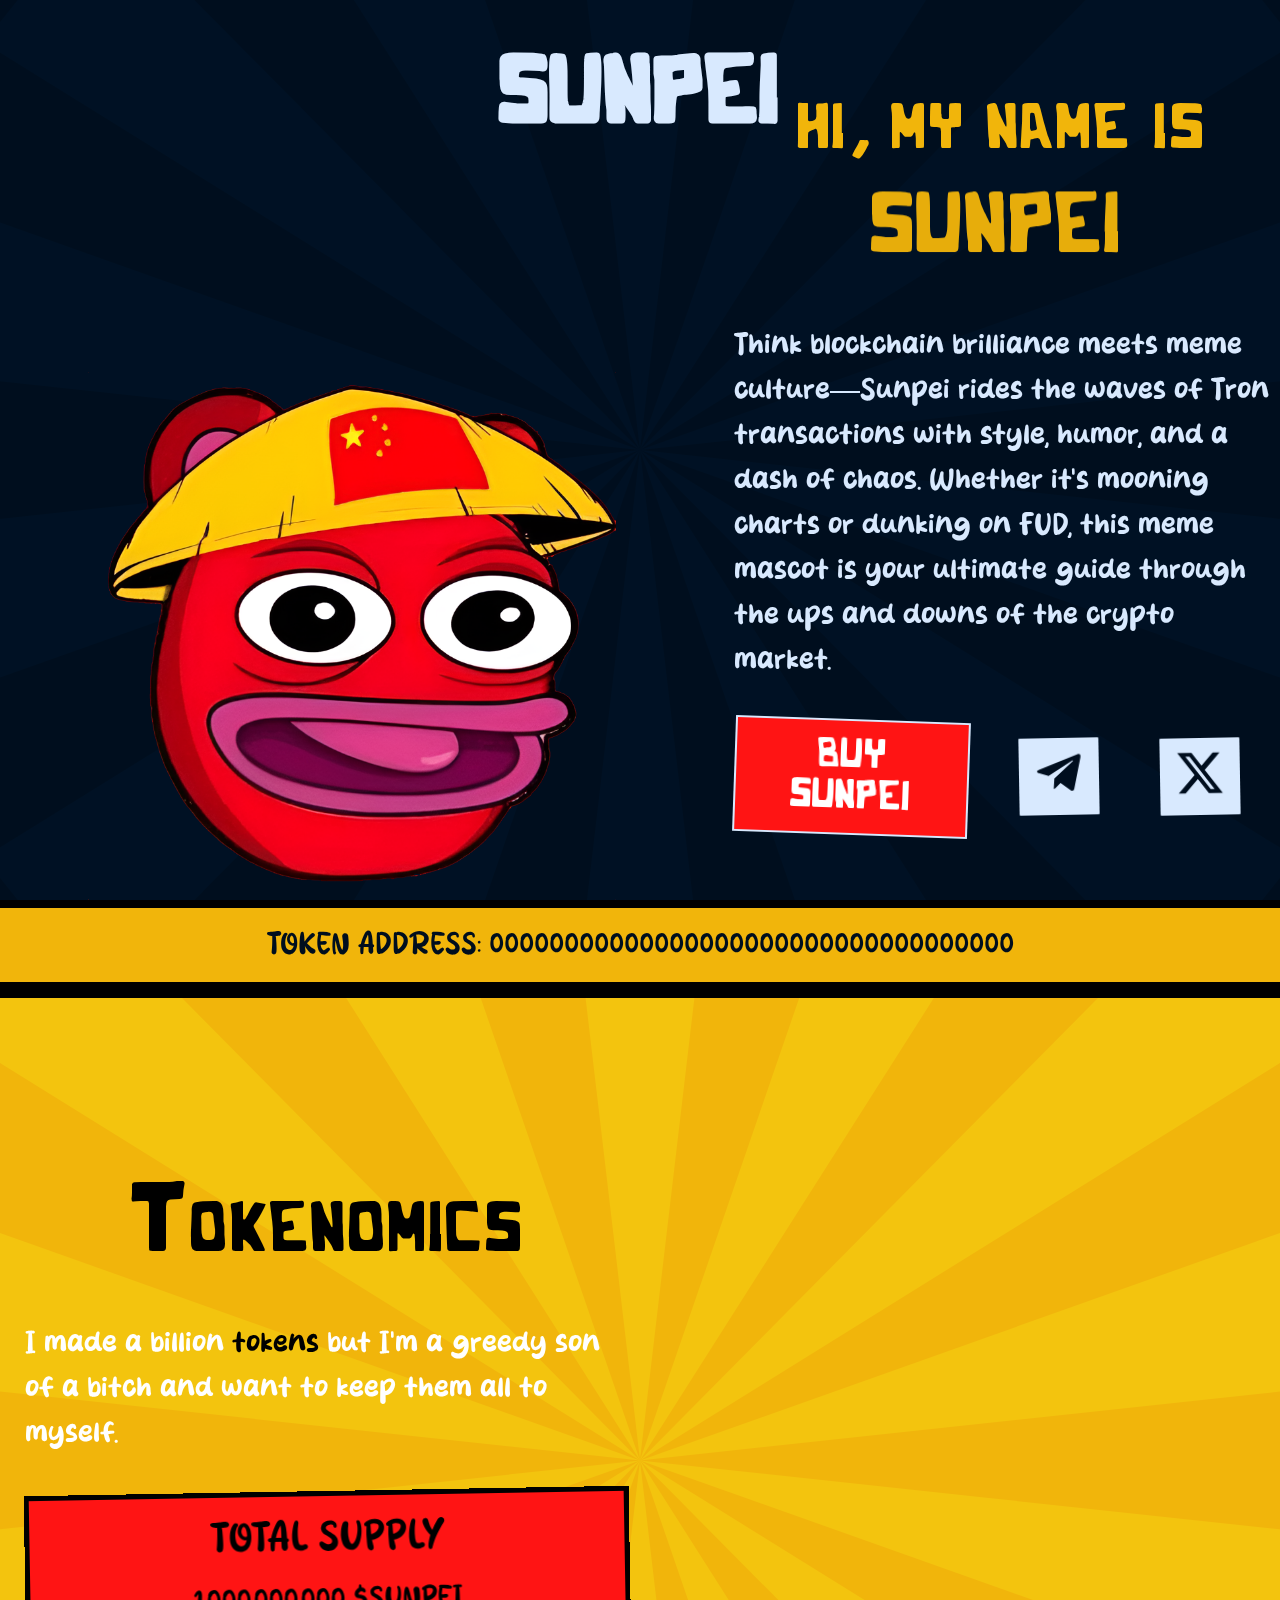
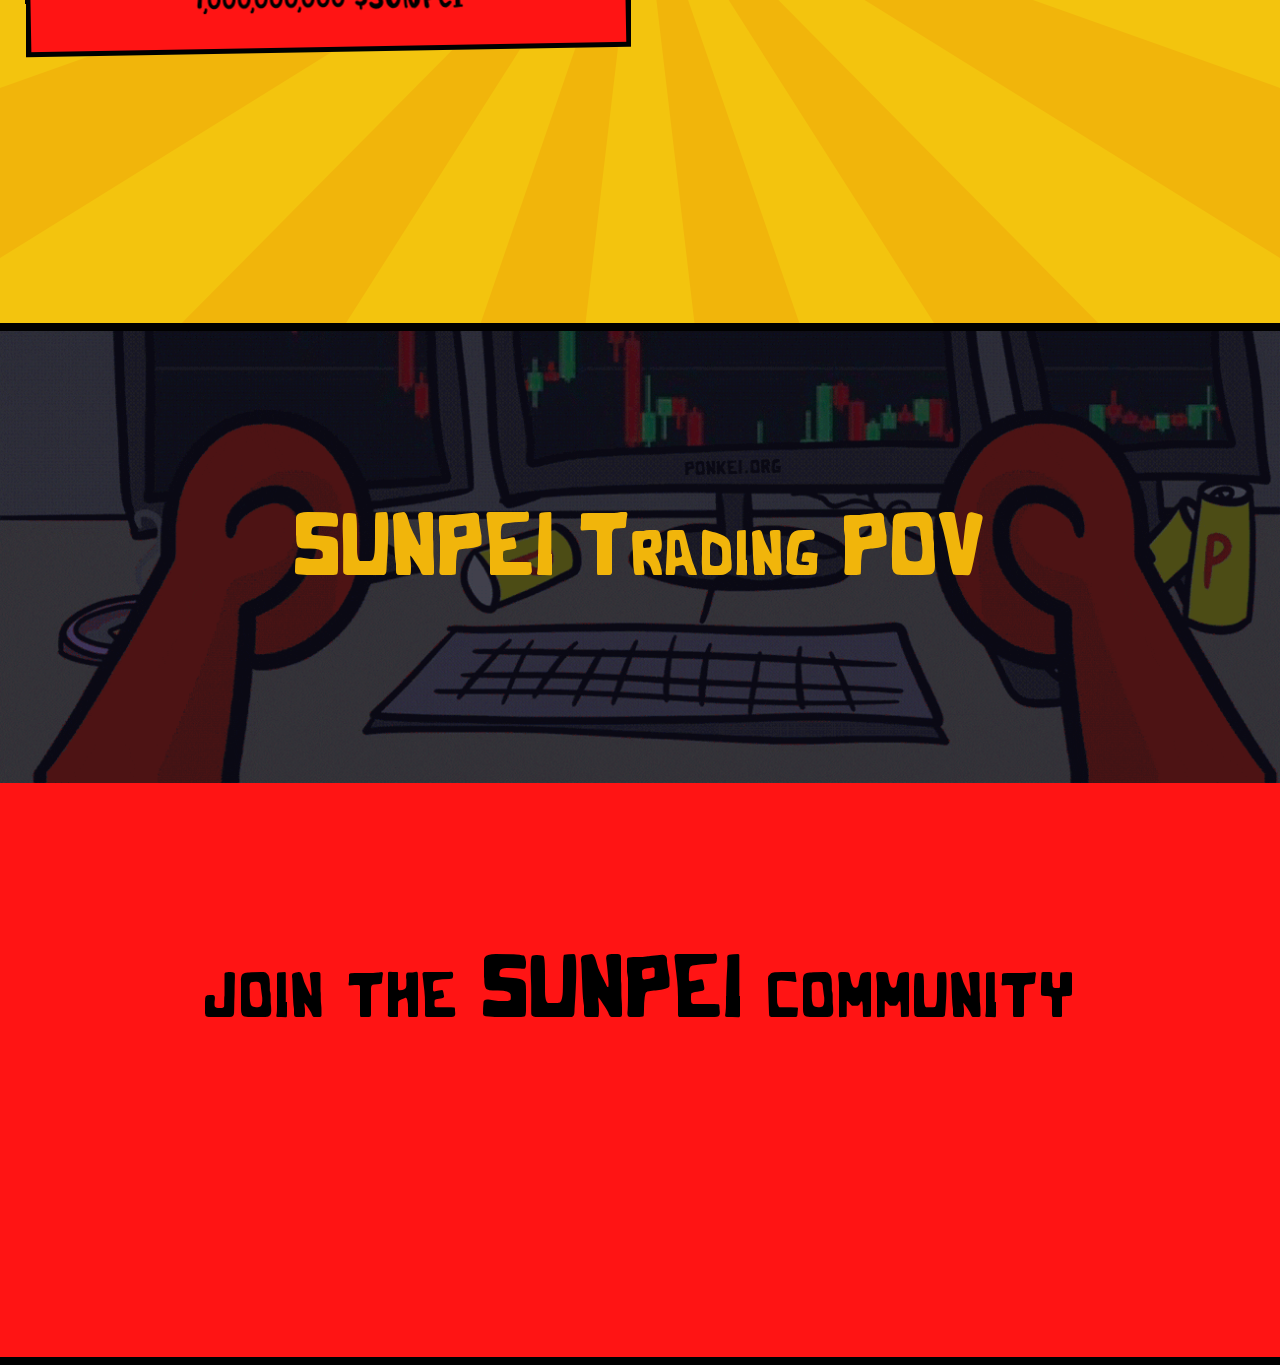
==== commit f5a5455f: "Add files via upload" ====
--- a/index.html
+++ b/index.html
@@ -5,7 +5,7 @@
 	<meta charset="UTF-8">
 	<meta name="viewport" content="width=device-width, initial-scale=1">
 	<link rel="profile" href="https://gmpg.org/xfn/11">
-	<title>PONKEI</title>
+	<title>SUNPEI</title>
 	<meta name='robots' content='max-image-preview:large' />
 	<link rel="alternate" type="application/rss+xml" title="PONKEI &raquo; Feed" href="feed/index.html" />
 	<link rel="alternate" type="application/rss+xml" title="PONKEI &raquo; Comments Feed"
@@ -547,11 +547,11 @@
 			}
 		}
 	</style>
-	<link rel="icon" href="wp-content/uploads/2024/07/cropped-Favicon-32x32.png" sizes="32x32" />
-	<link rel="icon" href="wp-content/uploads/2024/07/cropped-Favicon-192x192.png" sizes="192x192" />
-	<link rel="apple-touch-icon" href="wp-content/uploads/2024/07/cropped-Favicon-180x180.png" />
+	<link rel="icon" href="logo_nobg.png" sizes="32x32" />
+	<link rel="icon" href="logo_nobg.png" sizes="192x192" />
+	<link rel="apple-touch-icon" href="logo_nobg.png" />
 	<meta name="msapplication-TileImage"
-		content="https://www.ponkei.org/wp-content/uploads/2024/07/cropped-Favicon-270x270.png" />
+		content="logo_nobg.png" />
 	<style id="wp-custom-css">
 		::selection {
 			background-color: #000E1E;
